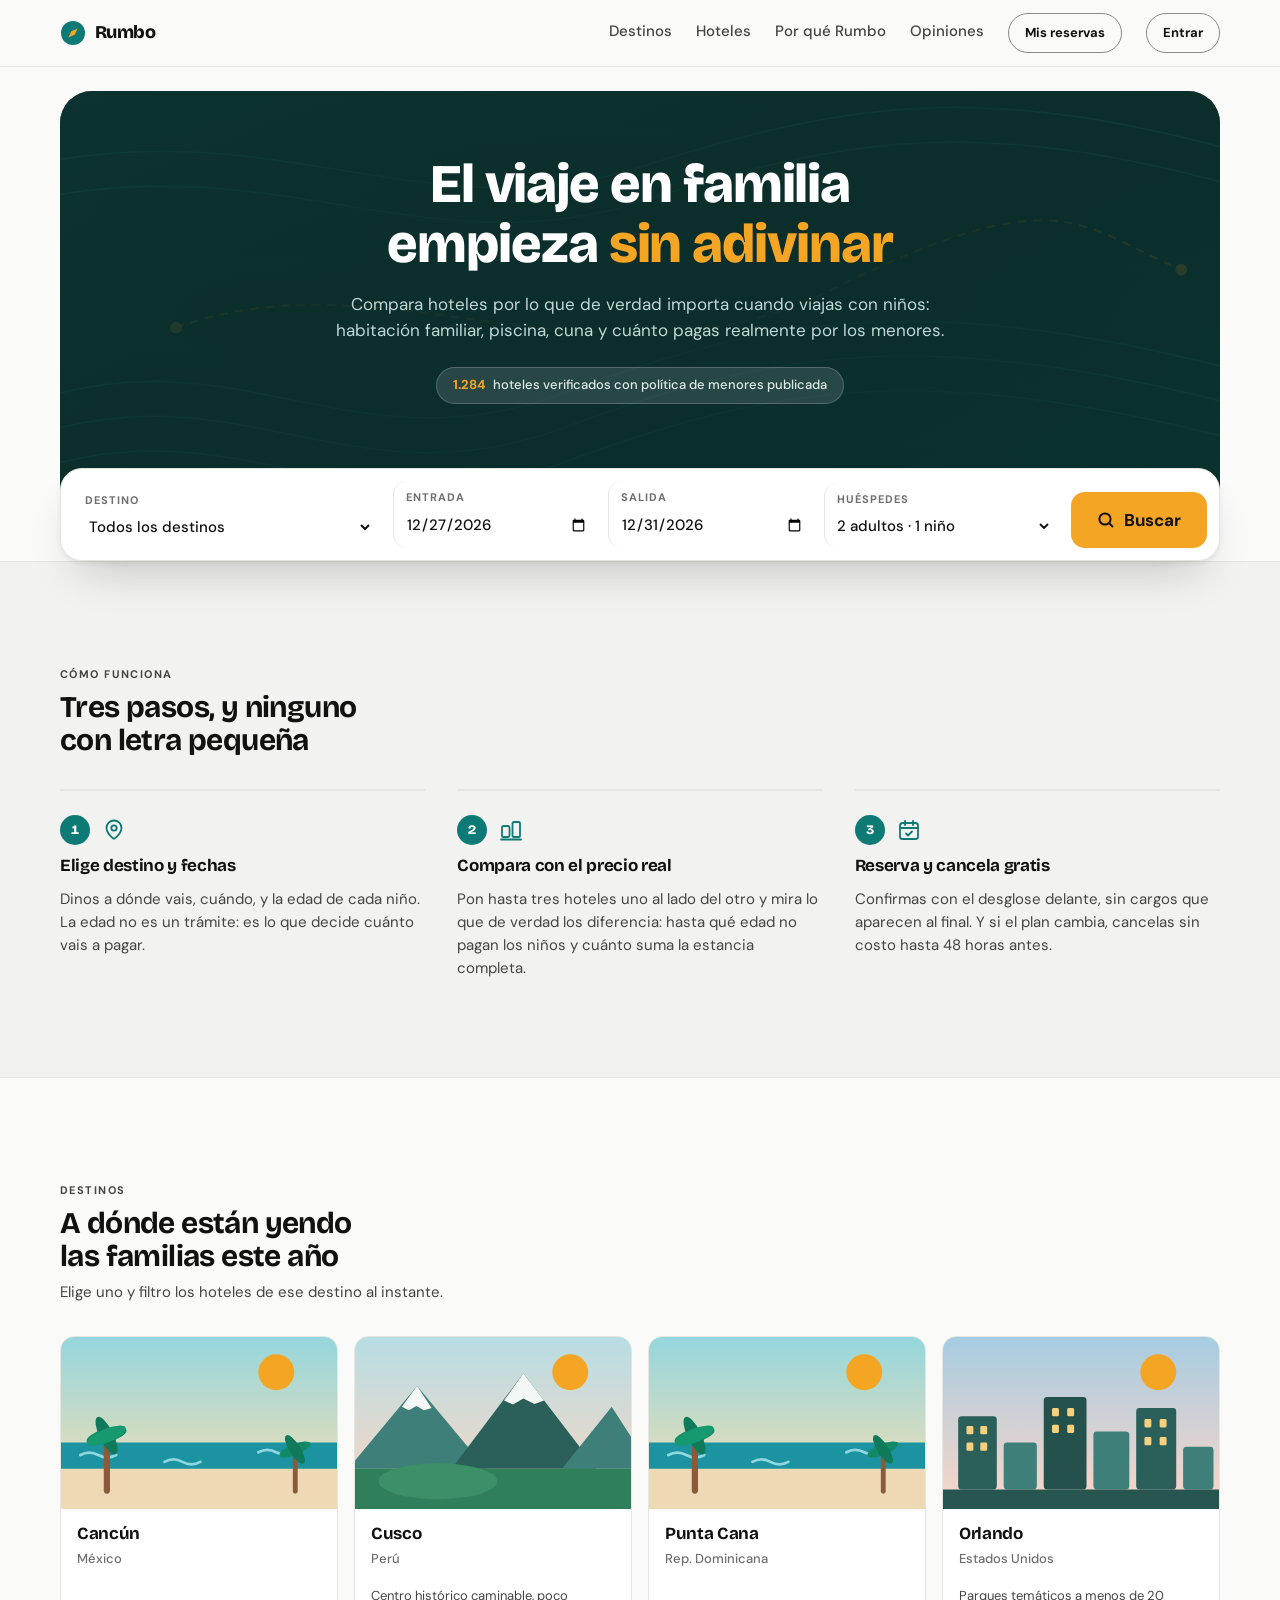
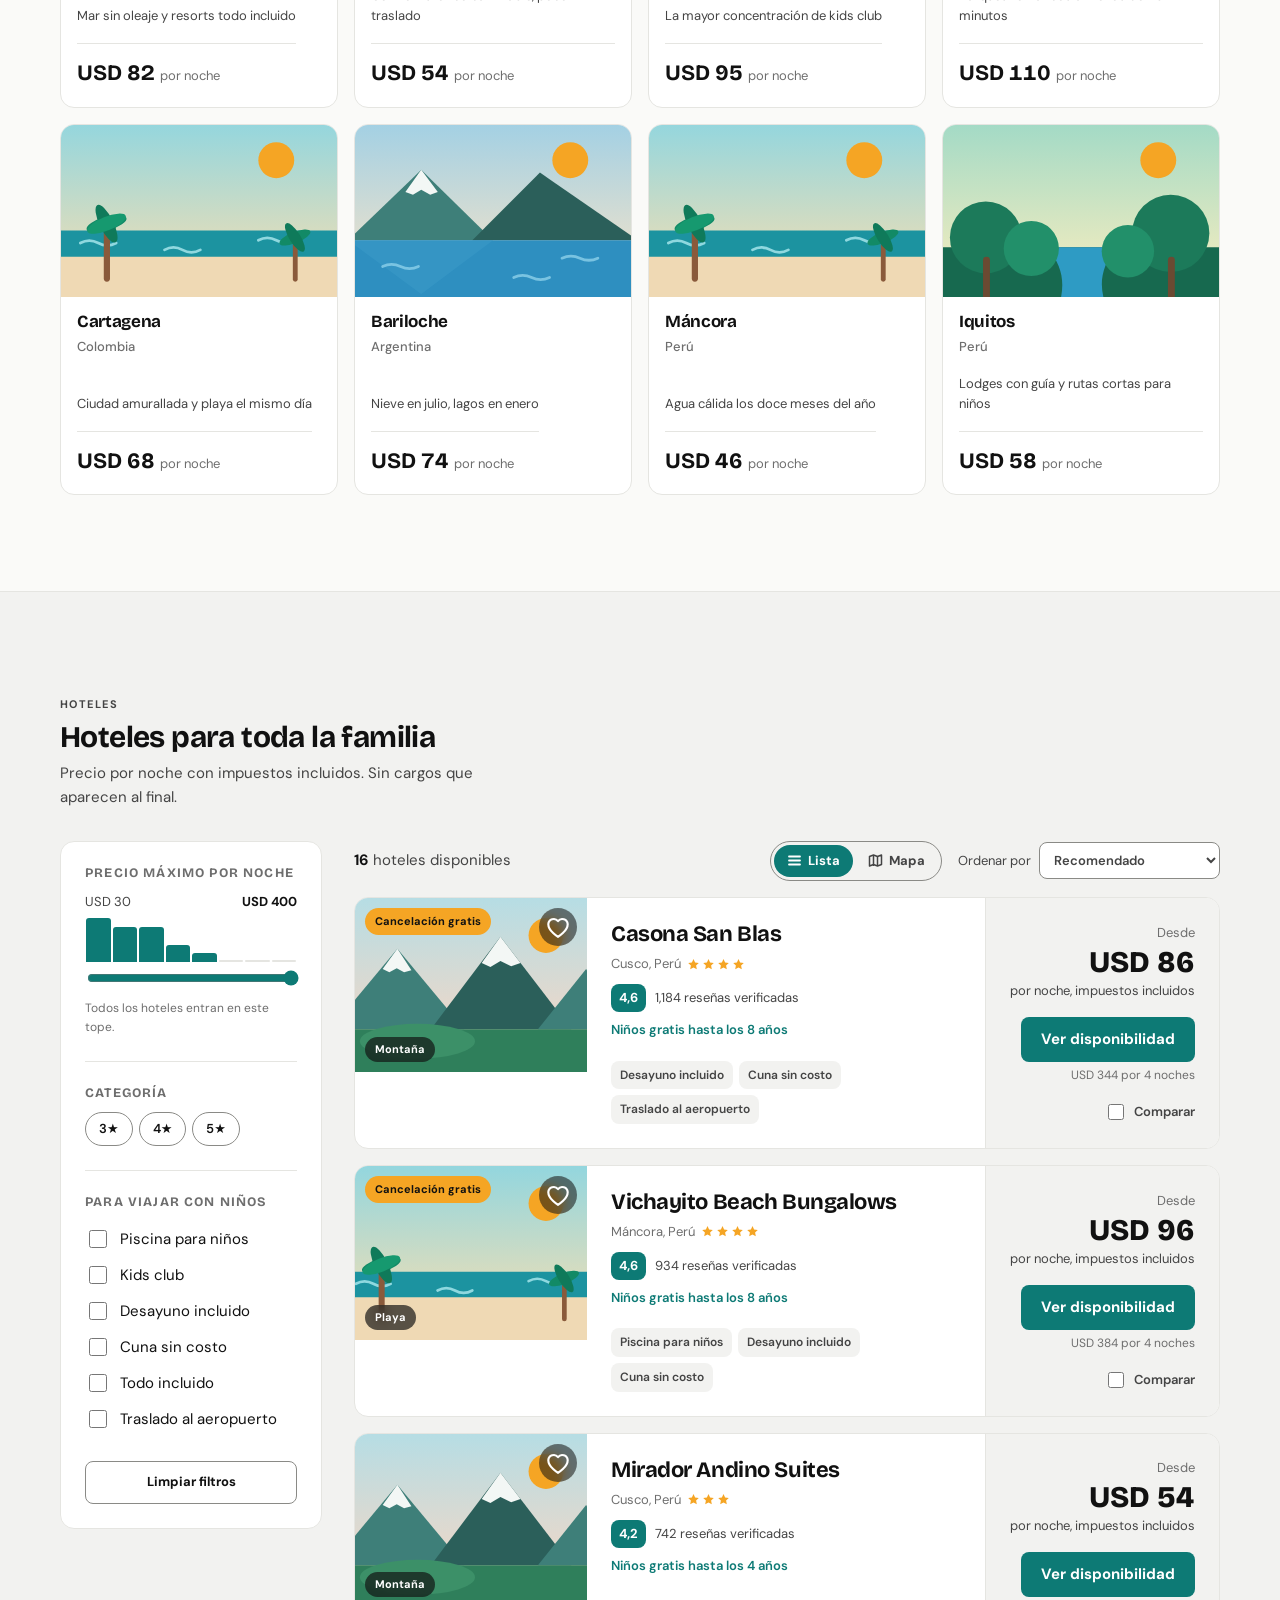
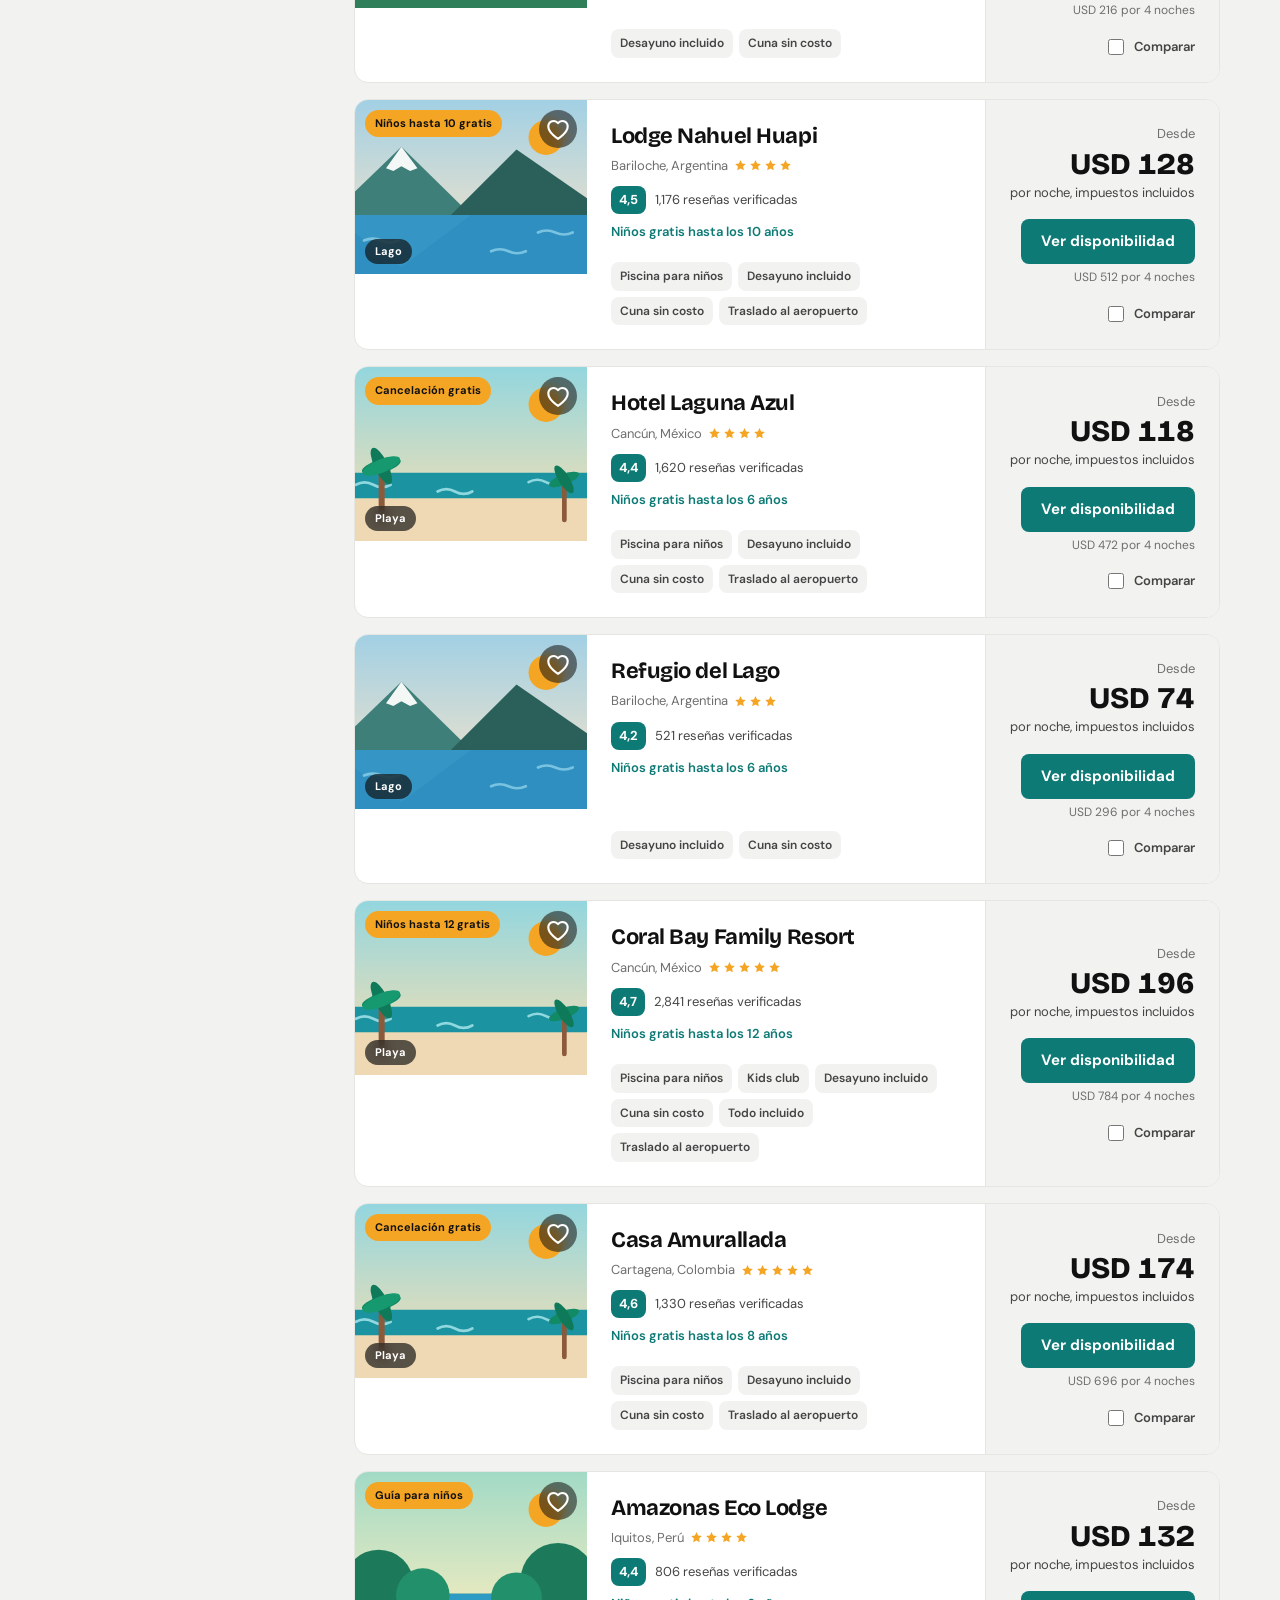
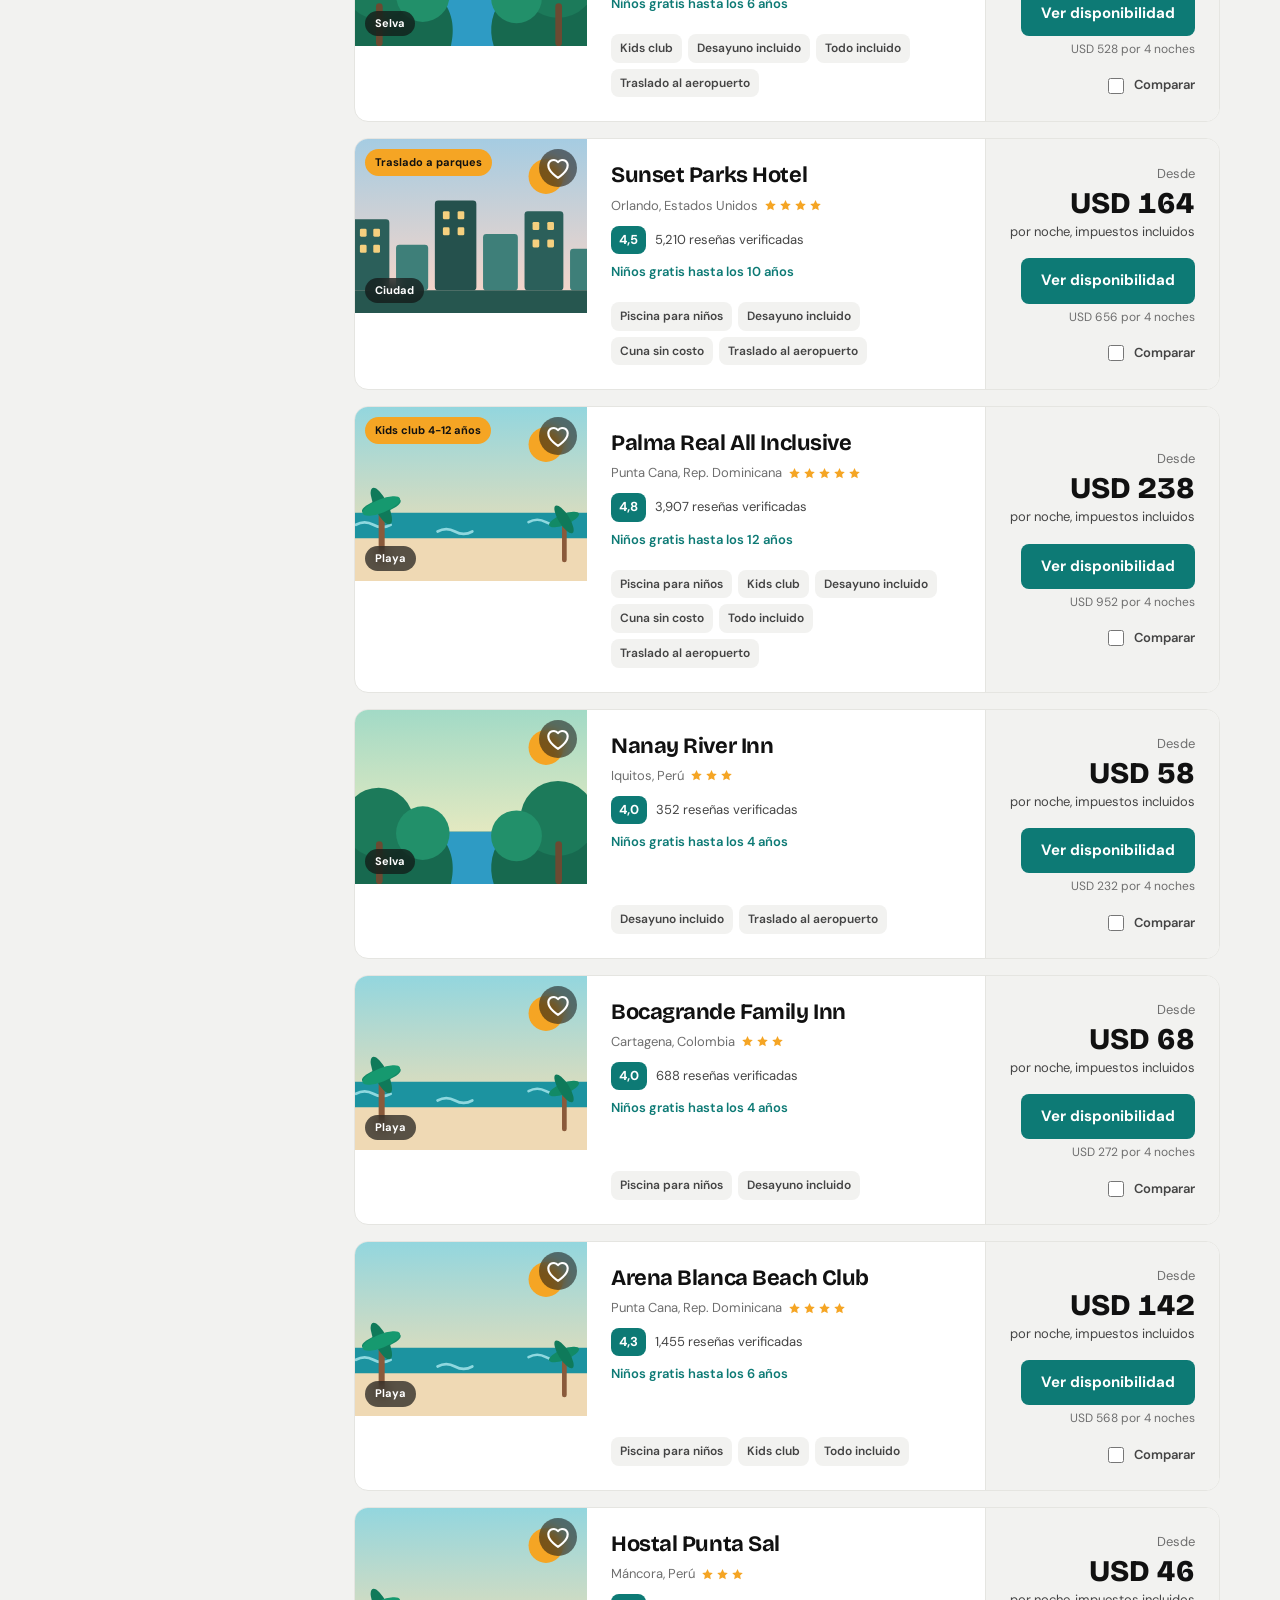
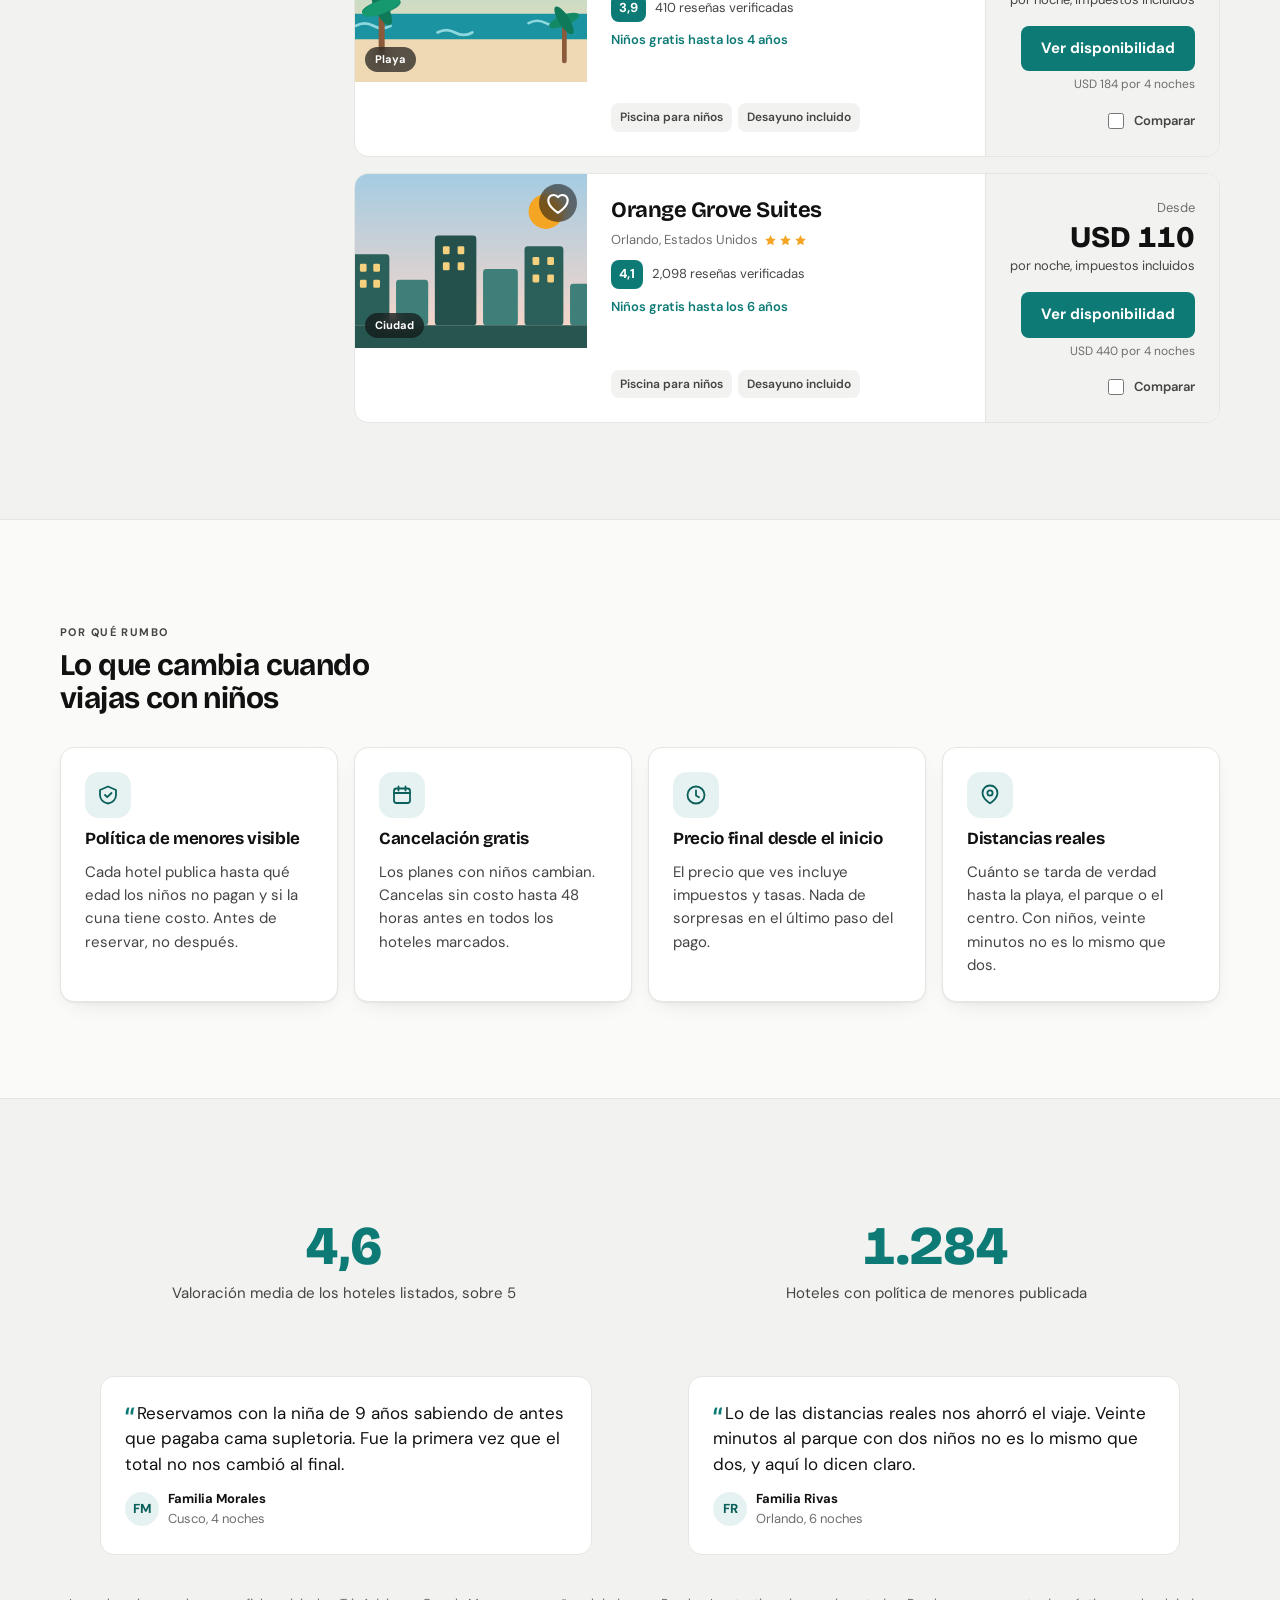
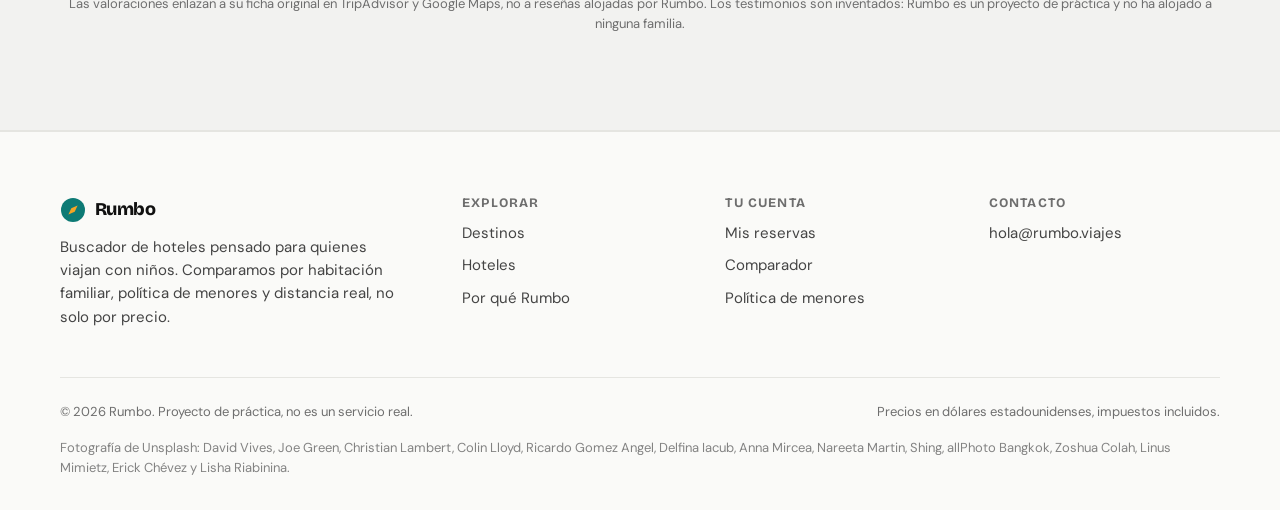
==== index.html @ 9a6f6401 "Rumbo: buscador de hoteles para viajar en familia Sitio estático de cuatro páginas, sin build ni dep" ====
<!doctype html>
<html lang="es">
<head>
<meta charset="utf-8">
<meta name="viewport" content="width=device-width, initial-scale=1, viewport-fit=cover">
<title>Rumbo — Buscador de hoteles para viajar en familia</title>
<meta name="description" content="Compara hoteles por habitación familiar, política de menores y servicios para niños. Precio final con impuestos incluidos.">

<link rel="preconnect" href="https://fonts.googleapis.com">
<link rel="preconnect" href="https://fonts.gstatic.com" crossorigin>
<link rel="preconnect" href="https://images.unsplash.com">
<link rel="stylesheet" href="https://fonts.googleapis.com/css2?family=Bricolage+Grotesque:opsz,wght@12..96,500;12..96,700;12..96,800&family=DM+Sans:ital,opsz,wght@0,9..40,400;0,9..40,500;0,9..40,700&display=swap">
<link rel="stylesheet" href="https://unpkg.com/leaflet@1.9.4/dist/leaflet.css"
      integrity="sha384-sHL9NAb7lN7rfvG5lfHpm643Xkcjzp4jFvuavGOndn6pjVqS6ny56CAt3nsEVT4H"
      crossorigin="anonymous">
<link rel="stylesheet" href="styles.css">
</head>
<body>

<header class="site-head">
  <div class="wrap head-in">
    <a class="logo" href="#top">
      <svg width="26" height="26" viewBox="0 0 26 26" fill="none" aria-hidden="true">
        <circle cx="13" cy="13" r="12" fill="#0D7A75"/>
        <path d="M17.6 8.4 11.3 11.3 8.4 17.6 14.7 14.7z" fill="#F5A524"/>
      </svg>
      Rumbo
    </a>
    <nav class="nav" aria-label="Principal">
      <a href="#destinos">Destinos</a>
      <a href="#resultados">Hoteles</a>
      <a href="#garantias">Por qué Rumbo</a>
      <a href="#opiniones">Opiniones</a>
    </nav>

    <a class="head-cta" href="reservas.html">
      Mis reservas
      <span class="head-count" data-contador-reservas hidden></span>
    </a>
  </div>
</header>

<main id="top">

  <!-- ============ HERO + BUSCADOR ============ -->
  <section class="hero wrap">
    <div class="hero-panel">
      <svg class="contours" viewBox="0 0 1200 460" preserveAspectRatio="xMidYMid slice" aria-hidden="true">
        <g fill="none" stroke="#2F7D75" stroke-width="1.5">
          <path d="M-40 330 C 180 250, 300 400, 520 318 S 900 210, 1240 300"/>
          <path d="M-40 366 C 180 286, 300 436, 520 354 S 900 246, 1240 336"/>
          <path d="M-40 402 C 180 322, 300 472, 520 390 S 900 282, 1240 372"/>
          <path d="M-40 120 C 220 60, 380 190, 600 120 S 960 30, 1240 110"/>
          <path d="M-40 84 C 220 24, 380 154, 600 84 S 960 -6, 1240 74"/>
        </g>
        <g fill="none" stroke="#F5A524" stroke-width="2" stroke-dasharray="7 9" stroke-linecap="round" opacity=".75">
          <path d="M120 250 C 340 170, 560 330, 800 210 S 1060 150, 1160 190"/>
        </g>
        <circle cx="120" cy="250" r="6" fill="#F5A524"/>
        <circle cx="1160" cy="190" r="6" fill="#F5A524"/>
      </svg>
      <!-- La foto se monta sobre la ilustración de contornos. Si no
           carga, el script la retira y queda el mapa de fondo. -->
      <img class="hero-photo art-photo" alt="" decoding="async" fetchpriority="high"
           src="https://images.unsplash.com/photo-1475503572774-15a45e5d60b9?auto=format&amp;fit=crop&amp;w=1600&amp;q=70"
           srcset="https://images.unsplash.com/photo-1475503572774-15a45e5d60b9?auto=format&amp;fit=crop&amp;w=800&amp;q=70 800w,
                   https://images.unsplash.com/photo-1475503572774-15a45e5d60b9?auto=format&amp;fit=crop&amp;w=1600&amp;q=70 1600w,
                   https://images.unsplash.com/photo-1475503572774-15a45e5d60b9?auto=format&amp;fit=crop&amp;w=2000&amp;q=70 2000w"
           sizes="(max-width:1240px) 100vw, 1160px">
      <div class="hero-scrim" aria-hidden="true"></div>

      <h1>El viaje en familia empieza <em>sin adivinar</em></h1>
      <p class="hero-sub">Compara hoteles por lo que de verdad importa cuando viajas con niños: habitación familiar, piscina, cuna y cuánto pagas realmente por los menores.</p>
      <p class="hero-note"><b>1.284</b> hoteles verificados con política de menores publicada</p>
    </div>
  </section>

  <div class="wrap search-dock">
    <form class="search" id="form-busqueda" autocomplete="off">
      <div class="field">
        <label for="f-destino">Destino</label>
        <select id="f-destino" name="destino">
          <option value="">Todos los destinos</option>
        </select>
      </div>
      <div class="field">
        <label for="f-entrada">Entrada</label>
        <input type="date" id="f-entrada" name="entrada">
      </div>
      <div class="field">
        <label for="f-salida">Salida</label>
        <input type="date" id="f-salida" name="salida">
      </div>
      <div class="field">
        <label for="f-huespedes">Huéspedes</label>
        <button class="guest-btn" type="button" id="f-huespedes" aria-expanded="false" aria-controls="guest-pop">
          <span id="guest-label">2 adultos · 1 niño</span>
          <svg width="14" height="14" viewBox="0 0 14 14" fill="none" aria-hidden="true">
            <path d="m3.5 5.5 3.5 3.5 3.5-3.5" stroke="currentColor" stroke-width="1.8" stroke-linecap="round" stroke-linejoin="round"/>
          </svg>
        </button>

        <div class="guest-pop" id="guest-pop" hidden>
          <div class="guest-row">
            <div><strong>Adultos</strong><span>Desde 18 años</span></div>
            <div class="stepper">
              <button type="button" data-step="adultos" data-dir="-1" aria-label="Quitar un adulto">−</button>
              <output id="out-adultos" aria-live="polite">2</output>
              <button type="button" data-step="adultos" data-dir="1" aria-label="Añadir un adulto">+</button>
            </div>
          </div>
          <div class="guest-row">
            <div><strong>Niños</strong><span>De 0 a 17 años</span></div>
            <div class="stepper">
              <button type="button" data-step="ninos" data-dir="-1" aria-label="Quitar un niño">−</button>
              <output id="out-ninos" aria-live="polite">1</output>
              <button type="button" data-step="ninos" data-dir="1" aria-label="Añadir un niño">+</button>
            </div>
          </div>
          <div class="ages" id="ages-block">
            <p>La edad decide si el menor paga. Indícala para ver el precio real.</p>
            <div class="ages-grid" id="ages-grid"></div>
          </div>
        </div>
      </div>
      <button class="btn-search" type="submit">
        <svg width="18" height="18" viewBox="0 0 18 18" fill="none" aria-hidden="true">
          <circle cx="8" cy="8" r="5.6" stroke="currentColor" stroke-width="2"/>
          <path d="m12.4 12.4 3.1 3.1" stroke="currentColor" stroke-width="2" stroke-linecap="round"/>
        </svg>
        Buscar
      </button>
    </form>
  </div>

  <!-- ============ CÓMO FUNCIONA ============ -->
  <section class="section sunken" id="como-funciona">
    <div class="wrap">
      <div class="sec-head">
        <div>
          <p class="eyebrow">Cómo funciona</p>
          <h2>Tres pasos, y ninguno con letra pequeña</h2>
        </div>
      </div>
      <div class="pasos">

        <article class="paso">
          <div class="paso-cab">
            <span class="paso-num" aria-hidden="true"></span>
            <span class="ico" aria-hidden="true">
              <svg width="24" height="24" viewBox="0 0 24 24" fill="none">
                <path d="M12 21s-7.5-5.6-7.5-11a7.5 7.5 0 0 1 15 0c0 5.4-7.5 11-7.5 11" stroke="currentColor" stroke-width="1.8" stroke-linejoin="round"/>
                <circle cx="12" cy="10" r="2.7" stroke="currentColor" stroke-width="1.8"/>
              </svg>
            </span>
          </div>
          <h3>Elige destino y fechas</h3>
          <p>Dinos a dónde vais, cuándo, y la edad de cada niño. La edad no es un trámite: es lo que decide cuánto vais a pagar.</p>
        </article>

        <article class="paso">
          <div class="paso-cab">
            <span class="paso-num" aria-hidden="true"></span>
            <span class="ico" aria-hidden="true">
              <svg width="24" height="24" viewBox="0 0 24 24" fill="none">
                <rect x="3" y="8" width="7.5" height="11" rx="1.6" stroke="currentColor" stroke-width="1.8"/>
                <rect x="13.5" y="4" width="7.5" height="15" rx="1.6" stroke="currentColor" stroke-width="1.8"/>
                <path d="M2 21.5h20" stroke="currentColor" stroke-width="1.8" stroke-linecap="round"/>
              </svg>
            </span>
          </div>
          <h3>Compara con el precio real</h3>
          <p>Pon hasta tres hoteles uno al lado del otro y mira lo que de verdad los diferencia: hasta qué edad no pagan los niños y cuánto suma la estancia completa.</p>
        </article>

        <article class="paso">
          <div class="paso-cab">
            <span class="paso-num" aria-hidden="true"></span>
            <span class="ico" aria-hidden="true">
              <svg width="24" height="24" viewBox="0 0 24 24" fill="none">
                <rect x="3" y="5" width="18" height="16" rx="2.6" stroke="currentColor" stroke-width="1.8"/>
                <path d="M3 10h18M8 3v4M16 3v4" stroke="currentColor" stroke-width="1.8" stroke-linecap="round"/>
                <path d="m9 15.5 2 2 4-4" stroke="currentColor" stroke-width="1.8" stroke-linecap="round" stroke-linejoin="round"/>
              </svg>
            </span>
          </div>
          <h3>Reserva y cancela gratis</h3>
          <p>Confirmas con el desglose delante, sin cargos que aparecen al final. Y si el plan cambia, cancelas sin costo hasta 48 horas antes.</p>
        </article>

      </div>
    </div>
  </section>

  <!-- ============ DESTINOS ============ -->
  <section class="section" id="destinos">
    <div class="wrap">
      <div class="sec-head">
        <div>
          <p class="eyebrow">Destinos</p>
          <h2>A dónde están yendo las familias este año</h2>
          <p>Elige uno y filtro los hoteles de ese destino al instante.</p>
        </div>
      </div>
      <div class="dest-grid" id="dest-grid"></div>
    </div>
  </section>

  <!-- ============ RESULTADOS ============ -->
  <section class="section sunken" id="resultados">
    <div class="wrap">
      <div class="sec-head">
        <div>
          <p class="eyebrow">Hoteles</p>
          <h2 id="titulo-resultados">Hoteles para toda la familia</h2>
          <p>Precio por noche con impuestos incluidos. Sin cargos que aparecen al final.</p>
        </div>
      </div>

      <div class="results-layout">
        <aside class="filters" aria-label="Filtros de búsqueda">
          <div class="filter-block">
            <h3>Precio máximo por noche</h3>
            <div class="range-val"><span>USD 30</span><b id="precio-val" class="num">USD 400</b></div>
            <!-- Distribución de precios: se pinta desde el JS y es
                 decorativa; el dato en texto vive en #histo-resumen. -->
            <div class="histo" id="histo" aria-hidden="true"></div>
            <input type="range" id="f-precio" min="30" max="400" step="10" value="400" aria-label="Precio máximo por noche en dólares">
            <p class="histo-resumen" id="histo-resumen"></p>
          </div>

          <div class="filter-block">
            <h3>Categoría</h3>
            <div class="chips" id="f-estrellas">
              <button class="chip" type="button" data-estrellas="3" aria-pressed="false">3★</button>
              <button class="chip" type="button" data-estrellas="4" aria-pressed="false">4★</button>
              <button class="chip" type="button" data-estrellas="5" aria-pressed="false">5★</button>
            </div>
          </div>

          <div class="filter-block">
            <h3>Para viajar con niños</h3>
            <div id="f-servicios"></div>
          </div>

          <button class="btn-reset" type="button" id="btn-reset">Limpiar filtros</button>
        </aside>

        <div>
          <div class="results-bar">
            <p class="results-count" id="conteo" aria-live="polite"></p>
            <div class="bar-acts">
              <div class="vista-toggle" role="group" aria-label="Vista de resultados">
                <button class="vt" type="button" data-vista="lista" aria-pressed="true">
                  <svg width="15" height="15" viewBox="0 0 15 15" fill="none" aria-hidden="true">
                    <path d="M2 3.5h11M2 7.5h11M2 11.5h11" stroke="currentColor" stroke-width="1.8" stroke-linecap="round"/>
                  </svg>
                  Lista
                </button>
                <button class="vt" type="button" data-vista="mapa" aria-pressed="false">
                  <svg width="15" height="15" viewBox="0 0 15 15" fill="none" aria-hidden="true">
                    <path d="M1.5 3.5 5.5 2l4 1.5L13.5 2v9.5l-4 1.5-4-1.5-4 1.5z" stroke="currentColor" stroke-width="1.5" stroke-linejoin="round"/>
                    <path d="M5.5 2v11M9.5 3.5V13" stroke="currentColor" stroke-width="1.5"/>
                  </svg>
                  Mapa
                </button>
              </div>
              <div class="sort">
                <label for="f-orden">Ordenar por</label>
                <select id="f-orden">
                  <option value="recomendado">Recomendado</option>
                  <option value="precio-asc">Precio: menor a mayor</option>
                  <option value="precio-desc">Precio: mayor a menor</option>
                  <option value="rating">Mejor valorados</option>
                </select>
              </div>
            </div>
          </div>
          <div class="hotels" id="hotels"></div>
          <div class="mapa-vista" id="mapa-vista" hidden></div>
        </div>
      </div>
    </div>
  </section>

  <!-- ============ GARANTÍAS ============ -->
  <section class="section" id="garantias">
    <div class="wrap">
      <div class="sec-head">
        <div>
          <p class="eyebrow">Por qué Rumbo</p>
          <h2>Lo que cambia cuando viajas con niños</h2>
        </div>
      </div>
      <div class="promise-grid">
        <div class="promise">
          <div class="ico" aria-hidden="true">
            <svg width="22" height="22" viewBox="0 0 22 22" fill="none">
              <path d="M11 2.5 3 6v5c0 4.4 3.3 7.9 8 8.5 4.7-.6 8-4.1 8-8.5V6z" stroke="currentColor" stroke-width="1.8" stroke-linejoin="round"/>
              <path d="m8 11 2.2 2.2L14.5 9" stroke="currentColor" stroke-width="1.8" stroke-linecap="round" stroke-linejoin="round"/>
            </svg>
          </div>
          <h3>Política de menores visible</h3>
          <p>Cada hotel publica hasta qué edad los niños no pagan y si la cuna tiene costo. Antes de reservar, no después.</p>
        </div>
        <div class="promise">
          <div class="ico" aria-hidden="true">
            <svg width="22" height="22" viewBox="0 0 22 22" fill="none">
              <rect x="3" y="4.5" width="16" height="14.5" rx="2.5" stroke="currentColor" stroke-width="1.8"/>
              <path d="M3 9h16M7.5 2.5v4M14.5 2.5v4" stroke="currentColor" stroke-width="1.8" stroke-linecap="round"/>
            </svg>
          </div>
          <h3>Cancelación gratis</h3>
          <p>Los planes con niños cambian. Cancelas sin costo hasta 48 horas antes en todos los hoteles marcados.</p>
        </div>
        <div class="promise">
          <div class="ico" aria-hidden="true">
            <svg width="22" height="22" viewBox="0 0 22 22" fill="none">
              <circle cx="11" cy="11" r="8.5" stroke="currentColor" stroke-width="1.8"/>
              <path d="M11 6.5v5l3 1.8" stroke="currentColor" stroke-width="1.8" stroke-linecap="round" stroke-linejoin="round"/>
            </svg>
          </div>
          <h3>Precio final desde el inicio</h3>
          <p>El precio que ves incluye impuestos y tasas. Nada de sorpresas en el último paso del pago.</p>
        </div>
        <div class="promise">
          <div class="ico" aria-hidden="true">
            <svg width="22" height="22" viewBox="0 0 22 22" fill="none">
              <path d="M11 19.5S3.5 14.2 3.5 9a7.5 7.5 0 0 1 15 0c0 5.2-7.5 10.5-7.5 10.5" stroke="currentColor" stroke-width="1.8" stroke-linejoin="round"/>
              <circle cx="11" cy="9" r="2.6" stroke="currentColor" stroke-width="1.8"/>
            </svg>
          </div>
          <h3>Distancias reales</h3>
          <p>Cuánto se tarda de verdad hasta la playa, el parque o el centro. Con niños, veinte minutos no es lo mismo que dos.</p>
        </div>
      </div>
    </div>
  </section>

  <!-- ============ PRUEBA SOCIAL ============ -->
  <section class="section sunken" id="opiniones">
    <div class="wrap">
      <div class="proof">
        <div class="proof-item"><b class="num">4,6</b><span>Valoración media de los hoteles listados, sobre 5</span></div>
        <div class="proof-item"><b class="num">1.284</b><span>Hoteles con política de menores publicada</span></div>
      </div>
      <div class="citas">
        <figure class="cita">
          <blockquote>Reservamos con la niña de 9 años sabiendo de antes que pagaba cama supletoria. Fue la primera vez que el total no nos cambió al final.</blockquote>
          <figcaption>
            <span class="cita-ini" aria-hidden="true">FM</span>
            <span><b>Familia Morales</b><br>Cusco, 4 noches</span>
          </figcaption>
        </figure>
        <figure class="cita">
          <blockquote>Lo de las distancias reales nos ahorró el viaje. Veinte minutos al parque con dos niños no es lo mismo que dos, y aquí lo dicen claro.</blockquote>
          <figcaption>
            <span class="cita-ini" aria-hidden="true">FR</span>
            <span><b>Familia Rivas</b><br>Orlando, 6 noches</span>
          </figcaption>
        </figure>
      </div>

      <p class="proof-src">Las valoraciones enlazan a su ficha original en TripAdvisor y Google Maps, no a reseñas alojadas por Rumbo. Los testimonios son inventados: Rumbo es un proyecto de práctica y no ha alojado a ninguna familia.</p>
    </div>
  </section>
</main>

<!-- Barra de comparación: aparece al marcar hoteles en los resultados -->
<div class="compare-bar" id="compare-bar" hidden>
  <div class="wrap compare-in">
    <p class="compare-txt"><b id="compare-n">0</b> <span id="compare-lbl">hoteles seleccionados</span> <span class="compare-max">· máximo 3</span></p>
    <div class="compare-acts">
      <button class="btn-ghost" type="button" id="compare-clear">Quitar todos</button>
      <a class="btn-brand" id="compare-go" href="comparar.html">Comparar</a>
    </div>
  </div>
</div>

<footer class="site-foot">
  <div class="wrap">
    <div class="foot-grid">
      <div>
        <a class="logo" href="#top">
          <svg width="26" height="26" viewBox="0 0 26 26" fill="none" aria-hidden="true">
            <circle cx="13" cy="13" r="12" fill="#0D7A75"/>
            <path d="M17.6 8.4 11.3 11.3 8.4 17.6 14.7 14.7z" fill="#F5A524"/>
          </svg>
          Rumbo
        </a>
        <p class="foot-about">Buscador de hoteles pensado para quienes viajan con niños. Comparamos por habitación familiar, política de menores y distancia real, no solo por precio.</p>
      </div>
      <div class="foot-col">
        <h3>Explorar</h3>
        <ul>
          <li><a href="#destinos">Destinos</a></li>
          <li><a href="#resultados">Hoteles</a></li>
          <li><a href="#garantias">Por qué Rumbo</a></li>
        </ul>
      </div>
      <div class="foot-col">
        <h3>Tu cuenta</h3>
        <ul>
          <li><a href="reservas.html">Mis reservas</a></li>
          <li><a href="comparar.html">Comparador</a></li>
          <li><a href="#garantias">Política de menores</a></li>
        </ul>
      </div>
      <div class="foot-col">
        <h3>Contacto</h3>
        <ul>
          <li><a href="mailto:hola@rumbo.viajes">hola@rumbo.viajes</a></li>
        </ul>
      </div>
    </div>
    <div class="foot-base">
      <span>© 2026 Rumbo. Proyecto de práctica, no es un servicio real.</span>
      <span>Precios en dólares estadounidenses, impuestos incluidos.</span>
      <span class="foot-credits">Fotografía de Unsplash: David Vives, Joe Green, Christian Lambert, Colin Lloyd, Ricardo Gomez Angel, Delfina Iacub, Anna Mircea, Nareeta Martin, Shing, allPhoto Bangkok, Zoshua Colah, Linus Mimietz, Erick Chévez y Lisha Riabinina.</span>
    </div>
  </div>
</footer>

<!-- Leaflet: mapa real de los resultados. Si no carga (sin conexión o
     CDN bloqueado), inicio.js pinta el plano esquemático de respaldo. -->
<script src="https://unpkg.com/leaflet@1.9.4/dist/leaflet.js"
        integrity="sha384-cxOPjt7s7Iz04uaHJceBmS+qpjv2JkIHNVcuOrM+YHwZOmJGBXI00mdUXEq65HTH"
        crossorigin="anonymous"></script>
<script src="https://cdn.jsdelivr.net/npm/@supabase/supabase-js@2"></script>
<script src="datos.js"></script>
<script src="auth.js"></script>
<script src="inicio.js"></script>
</body>
</html>
---- styles.css ----
/* ============================================================
   RUMBO — hoja de estilos
   Identidad: tinta de mapa sobre papel. Verde azulado como color
   de marca, marigold como único color de acción.

   Orden del archivo:
     1. Tokens (sistema claro único)
     2. Base y utilidades
     3. Cabecera
     4. Hero
     5. Buscador
     6. Secciones
    6b. Cómo funciona
     7. Tarjetas de destino
     8. Resultados: filtros y tarjetas de hotel
     9. Garantías y prueba social
    10. Pie
    11. Botones compartidos
    12. Barra de comparación
    13. Páginas interiores: ficha y reserva
    14. Comparador
    15. Mis reservas
    16. Galería, visor y reseñas por categoría
    17. Distribución de precios
    18. Vista de mapa
    19. Cuenta: acceso, registro y menú de la cabecera
    20. Favoritos y hoteles parecidos
    21. Mapa real (Leaflet)
   ============================================================ */

/* ---------- 1. TOKENS ----------
   Sistema claro único. El verde azulado y el ámbar son acento: viven
   en botones, enlaces activos, el logo y los realces, nunca como
   fondo de sección. El único fondo oscuro de todo el sitio es el
   velo del hero, que va sobre la fotografía.

   No hay tema oscuro: el diseño se compromete con un solo mundo
   visual, como hacen Airbnb o Booking. Por eso `color-scheme` es
   `light`, para que los controles nativos (fechas, selects, sliders)
   también se pinten claros aunque el sistema esté en modo oscuro.
   ---------- */
:root{
  /* Superficies */
  --surface:#FAFAF8;        /* lienzo de la página */
  --surface-raised:#FFFFFF; /* tarjetas, paneles, barra de búsqueda */
  --sunken:#F2F2F0;         /* bandas que se diferencian sin usar color */

  /* Texto */
  --ink:#111111;            /* títulos */
  --ink-soft:#444444;       /* cuerpo */
  --ink-faint:#6E6E6E;      /* metadatos y etiquetas de campo */

  /* Acento */
  --brand:#0D7A75;
  --brand-deep:#0A5F5B;
  --brand-wash:#E6F2F1;     /* tinte del acento para realces suaves */
  --sun:#F5A524;
  --sun-deep:#DE8E0C;
  --on-accent:#111111;      /* texto sobre el ámbar */

  /* Bordes: --line separa superficies y es decorativo; --line-strong
     dibuja el borde de controles reales y cumple el 3:1 de WCAG 1.4.11. */
  --line:#E5E5E1;
  --line-strong:#8A8A86;

  --danger:#B3261E;
  --danger-ink:#FFFFFF;

  --shadow-card:0 1px 2px rgba(17,17,17,.05), 0 8px 24px -12px rgba(17,17,17,.16);
  --shadow-float:0 2px 6px rgba(17,17,17,.07), 0 24px 48px -20px rgba(17,17,17,.24);

  /* escala tipográfica */
  --step-0:.8125rem;
  --step-1:.9375rem;
  --step-2:1.0625rem;
  --step-3:1.375rem;
  --step-4:1.875rem;
  --step-5:clamp(2.1rem,1.2rem + 3.4vw,3.4rem);

  /* escala de espaciado, base 4 */
  --s-1:4px;  --s-2:8px;  --s-3:12px; --s-4:16px;
  --s-5:24px; --s-6:32px; --s-7:48px; --s-8:64px; --s-9:96px;

  --r-sm:8px; --r-md:14px; --r-lg:22px; --r-xl:32px; --r-pill:999px;

  --display:"Bricolage Grotesque","Segoe UI",system-ui,sans-serif;
  --body:"DM Sans","Segoe UI",system-ui,-apple-system,sans-serif;

  color-scheme:light;
}

/* ---------- 2. BASE ---------- */
*,*::before,*::after{box-sizing:border-box}
html{scroll-behavior:smooth}
body{
  margin:0;
  background:var(--surface);
  color:var(--ink);
  font-family:var(--body);
  font-size:var(--step-1);
  line-height:1.55;
  -webkit-font-smoothing:antialiased;
}
img{max-width:100%;display:block}
[hidden]{display:none !important}
h1,h2,h3{font-family:var(--display);margin:0;text-wrap:balance;line-height:1.1;letter-spacing:-.02em}
p{margin:0}
a{color:inherit}
button,input,select{font:inherit;color:inherit}
:focus-visible{outline:3px solid var(--sun);outline-offset:2px;border-radius:4px}

.num{font-variant-numeric:tabular-nums}
.eyebrow{
  font-size:.6875rem;font-weight:700;letter-spacing:.13em;text-transform:uppercase;
  color:var(--brand);margin:0 0 var(--s-2)
}
/* Contenedor único: fija el ancho máximo y el margen lateral mínimo. */
.wrap{width:100%;max-width:1200px;margin-inline:auto;padding-inline:20px}
.sr{position:absolute;width:1px;height:1px;overflow:hidden;clip-path:inset(50%);white-space:nowrap}

@media (prefers-reduced-motion: reduce){
  *,*::before,*::after{animation-duration:.01ms!important;transition-duration:.01ms!important;scroll-behavior:auto!important}
}

/* ---------- 3. CABECERA ---------- */
.site-head{
  position:sticky;top:env(safe-area-inset-top,0px);z-index:50;
  background:color-mix(in srgb,var(--surface) 88%,transparent);
  backdrop-filter:blur(12px);
  border-bottom:1px solid var(--line);
}
.head-in{display:flex;align-items:center;gap:var(--s-5);min-height:66px}
.logo{display:flex;align-items:center;gap:9px;font-family:var(--display);font-weight:800;font-size:1.125rem;letter-spacing:-.03em;text-decoration:none}
.logo svg{flex:none}
.nav{display:flex;gap:var(--s-5);margin-left:auto;font-size:var(--step-1);font-weight:500}
.nav a{color:var(--ink-soft);text-decoration:none;padding:6px 0;border-bottom:2px solid transparent;transition:color .18s,border-color .18s}
.nav a:hover{color:var(--ink);border-bottom-color:var(--sun)}
.head-cta{
  border:1px solid var(--line-strong);background:transparent;color:var(--ink);
  padding:9px 16px;border-radius:var(--r-pill);font-weight:700;font-size:var(--step-0);cursor:pointer;
  transition:background .18s,border-color .18s
}
.head-cta:hover{background:var(--brand-wash);border-color:var(--brand)}
@media (max-width:820px){ .nav{display:none} }

/* ---------- 4. HERO ---------- */
.hero{padding-block:var(--s-5) 0}
.hero-panel{
  position:relative;overflow:hidden;
  background:linear-gradient(155deg,#0E3C38 0%,#0B2E2B 58%,#09403C 100%);
  border-radius:var(--r-xl);
  padding:var(--s-8) var(--s-6) calc(var(--s-9) + 26px);
  text-align:center;
  isolation:isolate;
}
/* Tres capas apiladas en el hero. La ilustración de contornos es el
   respaldo: si la fotografía no carga, el script la retira y queda el
   mapa, igual que en las tarjetas. */
.hero-panel .contours{position:absolute;inset:0;width:100%;height:100%;opacity:.45;z-index:-3}
.hero-photo{
  position:absolute;inset:0;width:100%;height:100%;
  object-fit:cover;object-position:center 42%;z-index:-2;max-width:100%
}
/* Velo en dos capas: una base uniforme que garantiza el contraste
   sobre cualquier foto, y un óvalo más denso en la zona de lectura.
   En el peor caso (foto blanca) el texto blanco queda en 6:1. */
.hero-scrim{
  position:absolute;inset:0;z-index:-1;pointer-events:none;
  background:
    radial-gradient(ellipse 74% 64% at 50% 46%,
      rgba(11,46,43,.86) 0%, rgba(11,46,43,.55) 52%, rgba(11,46,43,.1) 100%),
    linear-gradient(180deg, rgba(11,46,43,.62) 0%, rgba(11,46,43,.5) 40%, rgba(11,46,43,.78) 100%)
}
.hero h1{font-size:var(--step-5);font-weight:800;color:#FFFFFF;max-width:16ch;margin-inline:auto}
.hero h1 em{font-style:normal;color:var(--sun)}
.hero-sub{color:#BFD8D4;margin-top:var(--s-4);max-width:52ch;margin-inline:auto;font-size:var(--step-2)}
.hero-note{
  display:inline-flex;align-items:center;justify-content:center;gap:8px;margin-top:var(--s-5);
  background:rgba(255,255,255,.12);border:1px solid rgba(255,255,255,.2);
  color:#DDEBE8;border-radius:var(--r-pill);padding:7px 16px;font-size:var(--step-0);font-weight:500;
  text-align:center;max-width:100%
}
.hero-note b{color:var(--sun);font-weight:700}

/* ---------- 5. BUSCADOR ---------- */
.search-dock{margin-top:-58px;position:relative;z-index:10}
.search{
  background:var(--surface-raised);border:1px solid var(--line);border-radius:var(--r-lg);
  box-shadow:var(--shadow-float);padding:var(--s-3);
  display:grid;grid-template-columns:1.5fr 1fr 1fr 1.15fr auto;gap:var(--s-2);align-items:end
}
.field{display:flex;flex-direction:column;gap:5px;padding:8px 12px;border-radius:var(--r-md);position:relative;min-width:0}
/* Separadores en vez de cajas: el conjunto se lee como un control, no como cinco. */
.field + .field{border-left:1px solid var(--line)}
.field label{font-size:.6875rem;font-weight:700;letter-spacing:.09em;text-transform:uppercase;color:var(--ink-faint)}
.field input,.field select,.guest-btn{
  border:0;background:transparent;font-size:var(--step-1);font-weight:500;color:var(--ink);
  padding:2px 0;width:100%;min-width:0
}
.field select,.field input[type="date"]{cursor:pointer}
.guest-btn{text-align:left;cursor:pointer;display:flex;align-items:center;justify-content:space-between;gap:6px}
.guest-btn svg{flex:none;transition:transform .2s}
.guest-btn[aria-expanded="true"] svg{transform:rotate(180deg)}

.btn-search{
  background:var(--sun);color:var(--on-accent);border:0;border-radius:var(--r-md);
  padding:0 26px;height:56px;font-weight:700;font-size:var(--step-2);cursor:pointer;
  display:inline-flex;align-items:center;gap:9px;white-space:nowrap;
  transition:background .18s,transform .18s
}
.btn-search:hover{background:var(--sun-deep);transform:translateY(-1px)}
.btn-search:active{transform:translateY(0)}

/* Popover de huéspedes */
.guest-pop{
  position:absolute;top:calc(100% + 10px);right:0;width:300px;z-index:30;
  background:var(--surface-raised);border:1px solid var(--line);border-radius:var(--r-md);
  box-shadow:var(--shadow-float);padding:var(--s-4)
}
.guest-row{display:flex;align-items:center;justify-content:space-between;gap:var(--s-3);padding:10px 0}
.guest-row + .guest-row{border-top:1px solid var(--line)}
.guest-row strong{display:block;font-size:var(--step-1);font-weight:700}
.guest-row span{font-size:var(--step-0);color:var(--ink-soft)}
.stepper{display:flex;align-items:center;gap:var(--s-3);flex:none}
.stepper button{
  width:32px;height:32px;border-radius:50%;border:1px solid var(--line-strong);
  background:transparent;cursor:pointer;font-size:1.125rem;line-height:1;font-weight:700;
  display:grid;place-items:center;transition:border-color .18s,background .18s,color .18s
}
.stepper button:hover:not(:disabled){border-color:var(--brand);background:var(--brand-wash);color:var(--brand-deep)}
.stepper button:disabled{opacity:.35;cursor:not-allowed}
.stepper output{min-width:20px;text-align:center;font-weight:700}
.ages{border-top:1px solid var(--line);margin-top:var(--s-2);padding-top:var(--s-3)}
.ages p{font-size:var(--step-0);color:var(--ink-soft);margin-bottom:var(--s-2)}
.ages-grid{display:flex;flex-wrap:wrap;gap:var(--s-2)}
.ages-grid select{
  border:1px solid var(--line-strong);border-radius:var(--r-sm);padding:6px 8px;
  background:var(--surface);font-size:var(--step-0);cursor:pointer
}

@media (max-width:1000px){
  .search{grid-template-columns:1fr 1fr;gap:var(--s-1)}
  /* Sin separadores verticales, cada campo recupera su propio borde. */
  .field + .field{border-left:0}
  .field{border:1px solid var(--line);border-radius:var(--r-md)}
  .btn-search{grid-column:1/-1;width:100%;justify-content:center;margin-top:var(--s-2)}
  .guest-pop{right:auto;left:0;width:min(300px,calc(100vw - 56px))}
}
@media (max-width:560px){
  .search{grid-template-columns:1fr}
  .search-dock{margin-top:-40px}
  .hero-panel{padding:var(--s-7) var(--s-4) calc(var(--s-8) + 20px);border-radius:var(--r-lg)}
}

/* ---------- 6. SECCIONES ---------- */
.section{padding-block:var(--s-9)}
.section.sunken{background:var(--sunken);border-block:1px solid var(--line)}
.sec-head{display:flex;align-items:flex-end;justify-content:space-between;gap:var(--s-5);margin-bottom:var(--s-6);flex-wrap:wrap}
.sec-head h2{font-size:var(--step-4);font-weight:700;max-width:20ch}
.sec-head p{color:var(--ink-soft);max-width:46ch;margin-top:var(--s-2)}

/* ---------- Capa de imagen ----------
   La escena ilustrada se dibuja siempre; la fotografía se monta
   encima. Si una foto no carga, el script la retira y queda la
   ilustración: la tarjeta nunca muestra un hueco roto. */
.art{position:relative;overflow:hidden;background:var(--sunken)}
.art svg{width:100%;height:100%;display:block}
.art-photo{
  position:absolute;inset:0;width:100%;height:100%;
  object-fit:cover;max-width:100%
}

/* ---------- 6b. CÓMO FUNCIONA ----------
   La numeración no es decorativa: estos tres pasos ocurren en orden,
   y el orden es la información. */
.pasos{display:grid;grid-template-columns:repeat(3,1fr);gap:var(--s-6);counter-reset:paso}
.paso{
  display:flex;flex-direction:column;gap:var(--s-3);
  padding-top:var(--s-5);border-top:2px solid var(--line)
}
.paso-cab{display:flex;align-items:center;gap:var(--s-3)}
.paso-num{
  counter-increment:paso;flex:none;
  width:30px;height:30px;border-radius:50%;display:grid;place-items:center;
  background:var(--brand);color:#fff;
  font-family:var(--display);font-weight:800;font-size:var(--step-0);
  font-variant-numeric:tabular-nums
}
.paso-num::before{content:counter(paso)}
.paso .ico{color:var(--brand);display:grid;place-items:center}
.paso h3{font-size:var(--step-2);font-weight:700}
.paso p{color:var(--ink-soft);font-size:var(--step-1)}
@media (max-width:820px){
  .pasos{grid-template-columns:1fr;gap:var(--s-5)}
}

/* ---------- 7. TARJETAS DE DESTINO ---------- */
.dest-grid{display:grid;grid-template-columns:repeat(auto-fill,minmax(250px,1fr));gap:var(--s-4)}
.dest{
  display:flex;flex-direction:column;text-align:left;padding:0;overflow:hidden;cursor:pointer;
  background:var(--surface-raised);border:1px solid var(--line);border-radius:var(--r-md);
  transition:border-color .2s,box-shadow .2s,transform .2s
}
.dest:hover{border-color:var(--brand);box-shadow:var(--shadow-card);transform:translateY(-3px)}
.dest[aria-pressed="true"]{border-color:var(--brand);box-shadow:0 0 0 2px var(--brand) inset}
.dest .art{aspect-ratio:16/10;width:100%;max-width:100%;display:block}
.dest-body{padding:var(--s-4);display:flex;flex-direction:column;gap:5px;flex:1}
.dest-body h3{font-size:var(--step-2);font-weight:700}
.dest-pais{font-size:var(--step-0);color:var(--ink-faint);font-weight:500}
/* margin-top:auto empuja la razón al fondo para que los precios
   queden alineados entre tarjetas de distinto alto. */
.dest-tag{font-size:var(--step-0);color:var(--ink-soft);margin-top:auto;padding-top:var(--s-3)}
.dest-price{
  display:flex;align-items:baseline;gap:5px;margin-top:var(--s-3);
  padding-top:var(--s-3);border-top:1px solid var(--line)
}
.dest-price b{font-size:var(--step-3);font-family:var(--display);font-weight:700}
.dest-price span{font-size:var(--step-0);color:var(--ink-faint)}

/* ---------- 8. RESULTADOS ---------- */
.results-layout{display:grid;grid-template-columns:262px 1fr;gap:var(--s-6);align-items:start}
.filters{
  position:sticky;top:96px;background:var(--surface-raised);border:1px solid var(--line);
  border-radius:var(--r-md);padding:var(--s-5)
}
.filter-block + .filter-block{margin-top:var(--s-5);padding-top:var(--s-5);border-top:1px solid var(--line)}
.filter-block h3{font-size:var(--step-0);font-weight:700;letter-spacing:.09em;text-transform:uppercase;color:var(--ink-faint);margin-bottom:var(--s-3)}
.range-val{display:flex;justify-content:space-between;font-size:var(--step-0);color:var(--ink-soft);margin-bottom:6px}
.range-val b{color:var(--ink);font-weight:700}
input[type="range"]{width:100%;accent-color:var(--brand);cursor:pointer}
.chips{display:flex;flex-wrap:wrap;gap:6px}
.chip{
  border:1px solid var(--line-strong);background:transparent;border-radius:var(--r-pill);
  padding:6px 13px;font-size:var(--step-0);font-weight:600;cursor:pointer;
  transition:background .18s,border-color .18s,color .18s
}
.chip:hover{border-color:var(--brand)}
.chip[aria-pressed="true"]{background:var(--brand);border-color:var(--brand);color:#fff}
.check{display:flex;align-items:center;gap:10px;padding:6px 0;cursor:pointer;font-size:var(--step-1)}
.check input{width:18px;height:18px;accent-color:var(--brand);cursor:pointer;flex:none}
.btn-reset{
  width:100%;margin-top:var(--s-5);border:1px solid var(--line-strong);background:transparent;
  border-radius:var(--r-sm);padding:10px;font-size:var(--step-0);font-weight:700;cursor:pointer;
  transition:background .18s,border-color .18s
}
.btn-reset:hover{background:var(--brand-wash);border-color:var(--brand)}

.results-bar{display:flex;align-items:center;justify-content:space-between;gap:var(--s-4);flex-wrap:wrap;margin-bottom:var(--s-4)}
.results-count{font-size:var(--step-1);color:var(--ink-soft)}
.results-count b{color:var(--ink);font-weight:700}
.sort{display:flex;align-items:center;gap:var(--s-2);font-size:var(--step-0);color:var(--ink-soft)}
.sort select{border:1px solid var(--line-strong);border-radius:var(--r-sm);padding:8px 10px;background:var(--surface-raised);cursor:pointer;font-weight:600}

.hotels{display:flex;flex-direction:column;gap:var(--s-4)}
.hotel{
  display:grid;grid-template-columns:232px 1fr auto;gap:var(--s-5);
  background:var(--surface-raised);border:1px solid var(--line);border-radius:var(--r-md);
  overflow:hidden;transition:border-color .2s,box-shadow .2s
}
.hotel:hover{border-color:var(--line-strong);box-shadow:var(--shadow-card)}
.hotel .art{aspect-ratio:4/3;max-width:100%}
.hotel-badge{
  position:absolute;top:10px;left:10px;z-index:2;background:var(--sun);color:var(--on-accent);
  font-size:.6875rem;font-weight:700;padding:5px 10px;border-radius:var(--r-pill)
}
/* Etiqueta de entorno: esquina inferior, translúcida y con desenfoque
   para no tapar la foto. El velo del 72% mantiene el blanco en 6:1
   incluso sobre una imagen clara. */
.entorno{
  position:absolute;left:10px;bottom:10px;z-index:2;
  display:inline-flex;align-items:center;gap:5px;
  background:rgba(17,17,17,.68);backdrop-filter:blur(6px);
  color:#fff;border-radius:var(--r-pill);padding:4px 10px;
  font-size:.6875rem;font-weight:700
}
.entorno svg{flex:none}
.hotel-main{padding:var(--s-5) 0;display:flex;flex-direction:column;gap:var(--s-2);min-width:0}
.hotel-main h3{font-size:var(--step-3);font-weight:700}
.hotel-loc{font-size:var(--step-0);color:var(--ink-faint);display:flex;align-items:center;gap:6px}
.stars{display:inline-flex;gap:2px;vertical-align:middle}
.rating{display:flex;align-items:center;gap:9px;font-size:var(--step-0);color:var(--ink-soft);margin-top:2px}
.rating b{
  background:var(--brand);color:#fff;font-weight:700;border-radius:var(--r-sm);
  padding:4px 8px;font-size:var(--step-0)
}
.amenities{display:flex;flex-wrap:wrap;gap:6px;margin-top:auto;padding-top:var(--s-3)}
.amenity{
  display:inline-flex;align-items:center;gap:5px;background:var(--sunken);
  border-radius:var(--r-sm);padding:5px 9px;font-size:.75rem;font-weight:600;color:var(--ink-soft)
}
.hotel-side{
  padding:var(--s-5);display:flex;flex-direction:column;align-items:flex-end;justify-content:center;
  gap:var(--s-1);border-left:1px solid var(--line);background:var(--sunken);min-width:190px;text-align:right
}
.price-from{font-size:var(--step-0);color:var(--ink-faint)}
.price{font-family:var(--display);font-size:var(--step-4);font-weight:800;line-height:1}
.price-unit{font-size:var(--step-0);color:var(--ink-soft);margin-bottom:var(--s-3)}
.price-total{font-size:.75rem;color:var(--ink-faint)}
.btn-book{
  display:inline-flex;align-items:center;justify-content:center;
  background:var(--brand);color:#fff;border:0;border-radius:var(--r-sm);
  padding:11px 20px;font-weight:700;font-size:var(--step-1);cursor:pointer;white-space:nowrap;
  text-decoration:none;   /* es un <a>: sin esto el navegador lo subraya */
  transition:background .18s
}
.btn-book:hover{background:var(--brand-deep)}

.empty{
  text-align:center;padding:var(--s-9) var(--s-5);border:1px dashed var(--line-strong);
  border-radius:var(--r-md);background:var(--surface-raised)
}
.empty h3{font-size:var(--step-3);margin-bottom:var(--s-2)}
.empty p{color:var(--ink-soft);max-width:40ch;margin-inline:auto}

@media (max-width:980px){
  .results-layout{grid-template-columns:1fr}
  .filters{position:static}
  .hotel{grid-template-columns:200px 1fr}
  .hotel-side{
    grid-column:1/-1;flex-direction:row;align-items:center;justify-content:space-between;
    border-left:0;border-top:1px solid var(--line);text-align:left;min-width:0
  }
  .price-unit{margin-bottom:0}
}
@media (max-width:620px){
  .hotel{grid-template-columns:1fr}
  .hotel .art{aspect-ratio:16/9}
  .hotel-main{padding:var(--s-4) var(--s-4) 0}
  .hotel-side{padding:var(--s-4);flex-wrap:wrap;gap:var(--s-3)}
}

/* ---------- 9. GARANTÍAS Y PRUEBA SOCIAL ---------- */
/* Las promesas son tarjetas, no una lista suelta: sin superficie que
   los contuviera, los cuatro bloques flotaban sobre el fondo y la
   sección se leía como una enumeración, no como contenido con peso. */
.promise-grid{display:grid;grid-template-columns:repeat(auto-fit,minmax(230px,1fr));gap:var(--s-4)}
.promise{
  display:flex;flex-direction:column;gap:var(--s-3);
  background:var(--surface-raised);border:1px solid var(--line);
  border-radius:var(--r-md);padding:var(--s-5);
  box-shadow:var(--shadow-card);
  transition:transform .2s,box-shadow .2s,border-color .2s
}
.promise:hover{transform:translateY(-3px);box-shadow:var(--shadow-float);border-color:var(--line-strong)}
@media (prefers-reduced-motion:reduce){ .promise:hover{transform:none} }
.promise .ico{
  width:46px;height:46px;border-radius:var(--r-md);display:grid;place-items:center;
  background:var(--brand-wash);color:var(--brand-deep);flex:none
}
.promise h3{font-size:var(--step-2);font-weight:700}
.promise p{color:var(--ink-soft);font-size:var(--step-1)}

.proof{display:grid;grid-template-columns:repeat(auto-fit,minmax(200px,1fr));gap:var(--s-5);text-align:center}
.proof-item{padding:var(--s-5) var(--s-3)}
.proof-item b{display:block;font-family:var(--display);font-size:var(--step-5);font-weight:800;line-height:1;color:var(--brand)}
.proof-item span{display:block;margin-top:var(--s-2);color:var(--ink-soft);font-size:var(--step-1)}
.proof-src{text-align:center;margin-top:var(--s-5);font-size:var(--step-0);color:var(--ink-faint)}

/* Dos cifras solas dejaban la sección medio vacía. Las citas no
   sustituyen a los números: los acompañan, y ponen voz a lo que las
   cifras solo insinúan. Van marcadas como ficticias en el pie. */
.citas{display:grid;grid-template-columns:repeat(auto-fit,minmax(260px,1fr));gap:var(--s-4);margin-top:var(--s-6)}
.cita{
  background:var(--surface-raised);border:1px solid var(--line);
  border-radius:var(--r-md);padding:var(--s-5);text-align:left;
  display:flex;flex-direction:column;gap:var(--s-3)
}
.cita blockquote{margin:0;font-size:var(--step-2);color:var(--ink);line-height:1.5}
.cita blockquote::before{content:"\201C";color:var(--brand);font-family:var(--display);font-size:2rem;line-height:0;vertical-align:-.35em;margin-right:2px}
.cita figcaption{display:flex;align-items:center;gap:9px;font-size:var(--step-0);color:var(--ink-faint);margin-top:auto}
.cita figcaption b{color:var(--ink);font-weight:700}
.cita-ini{
  width:34px;height:34px;border-radius:var(--r-pill);flex:none;
  display:grid;place-items:center;background:var(--brand-wash);color:var(--brand-deep);
  font-weight:800;font-size:var(--step-0)
}

/* ---------- 10. PIE ---------- */
.site-foot{background:var(--surface);color:var(--ink-soft);border-top:1px solid var(--line);padding-block:var(--s-8) var(--s-6)}
.foot-grid{display:grid;grid-template-columns:1.6fr repeat(3,1fr);gap:var(--s-6)}
.site-foot .logo{color:var(--ink)}
.foot-about{color:var(--ink-soft);margin-top:var(--s-3);max-width:34ch;font-size:var(--step-1)}
.foot-col h3{font-size:var(--step-0);font-weight:700;letter-spacing:.09em;text-transform:uppercase;color:var(--ink-faint);margin-bottom:var(--s-3)}
.foot-col ul{list-style:none;margin:0;padding:0;display:flex;flex-direction:column;gap:9px}
.foot-col a{color:var(--ink-soft);text-decoration:none;font-size:var(--step-1);transition:color .18s}
.foot-col a:hover{color:var(--brand);text-decoration:underline;text-underline-offset:3px}
.foot-base{
  margin-top:var(--s-7);padding-top:var(--s-5);border-top:1px solid var(--line);
  display:flex;justify-content:space-between;gap:var(--s-4);flex-wrap:wrap;
  font-size:var(--step-0);color:var(--ink-faint)
}
.foot-credits{flex-basis:100%;max-width:none;opacity:.85}
@media (max-width:780px){ .foot-grid{grid-template-columns:1fr 1fr} }
@media (max-width:480px){ .foot-grid{grid-template-columns:1fr} }

/* ============================================================
   11. BOTONES COMPARTIDOS
   Tres niveles: acción (sol), marca (verde) y contorno. El color
   de acción aparece una sola vez por pantalla.
   ============================================================ */
.btn-brand,.btn-ghost,.btn-confirm,.btn-peligro{
  display:inline-flex;align-items:center;justify-content:center;gap:8px;
  font-family:var(--body);font-weight:700;cursor:pointer;text-decoration:none;
  border-radius:var(--r-sm);transition:background .18s,border-color .18s,color .18s
}
.btn-brand{background:var(--brand);color:#fff;border:0;padding:11px 20px;font-size:var(--step-1)}
.btn-brand:hover{background:var(--brand-deep)}
.btn-ghost{background:transparent;color:var(--ink);border:1px solid var(--line-strong);padding:10px 16px;font-size:var(--step-0)}
.btn-ghost:hover{background:var(--brand-wash);border-color:var(--brand)}
.btn-confirm{
  background:var(--sun);color:var(--on-accent);border:0;width:100%;
  padding:15px 20px;font-size:var(--step-2);border-radius:var(--r-md);margin-top:var(--s-4)
}
.btn-confirm:hover{background:var(--sun-deep)}
.btn-confirm:disabled{opacity:.4;cursor:not-allowed}
.btn-peligro{background:var(--danger);color:var(--danger-ink);border:0;padding:10px 16px;font-size:var(--step-0)}
.btn-peligro:hover{filter:brightness(.92)}
.ancho{width:100%;margin-top:var(--s-2)}
[aria-disabled="true"]{opacity:.45;cursor:not-allowed}

/* Cabecera: enlace a reservas con contador */
.head-cta{display:inline-flex;align-items:center;gap:7px;text-decoration:none}
.head-cta.activo{background:var(--brand-wash);border-color:var(--brand)}
.head-count{
  background:var(--brand);color:#fff;border-radius:var(--r-pill);
  min-width:19px;height:19px;padding:0 5px;display:grid;place-items:center;
  font-size:.6875rem;font-weight:700;font-variant-numeric:tabular-nums
}

/* ============================================================
   12. BARRA DE COMPARACIÓN
   ============================================================ */
.compare-bar{
  position:fixed;left:0;right:0;bottom:0;z-index:60;
  background:var(--surface-raised);border-top:1px solid var(--line);
  box-shadow:0 -8px 32px -16px rgba(11,46,43,.4);
  padding-block:var(--s-3);
  padding-bottom:calc(var(--s-3) + env(safe-area-inset-bottom,0px))
}
.compare-in{display:flex;align-items:center;justify-content:space-between;gap:var(--s-4);flex-wrap:wrap}
.compare-txt{font-size:var(--step-1);color:var(--ink-soft)}
.compare-txt b{color:var(--ink);font-weight:700;font-variant-numeric:tabular-nums}
.compare-max{color:var(--ink-faint);font-size:var(--step-0)}
.compare-acts{display:flex;gap:var(--s-2);align-items:center}
body.con-barra{padding-bottom:84px}

/* Casilla de comparar dentro de la tarjeta de hotel */
.cmp{
  display:inline-flex;align-items:center;gap:7px;margin-top:var(--s-3);
  font-size:var(--step-0);font-weight:600;color:var(--ink-soft);cursor:pointer
}
.cmp input{width:16px;height:16px;accent-color:var(--brand);cursor:pointer}
.cmp input:disabled{cursor:not-allowed}
.cmp:has(input:disabled){opacity:.45;cursor:not-allowed}
.hotel-link{text-decoration:none}
.hotel-link:hover{text-decoration:underline;text-underline-offset:3px;text-decoration-color:var(--brand)}
.menores{font-size:var(--step-0);color:var(--brand);font-weight:600}

/* ============================================================
   13. ESTRUCTURA DE PÁGINAS INTERIORES
   ============================================================ */
.crumbs{display:flex;align-items:center;gap:var(--s-2);padding-block:var(--s-5) 0;font-size:var(--step-0);color:var(--ink-faint)}
.crumbs a{color:var(--ink-soft);text-decoration:none}
.crumbs a:hover{color:var(--brand);text-decoration:underline;text-underline-offset:3px}
.pagina-head{padding-block:var(--s-6) var(--s-5)}
.pagina-head h1{font-size:var(--step-4);font-weight:700;max-width:22ch}
.pagina-lead{color:var(--ink-soft);max-width:60ch;margin-top:var(--s-3);font-size:var(--step-2)}
.seccion-tabla{padding-bottom:var(--s-9)}

/* ---------- Ficha del hotel ---------- */
.hotel-hero{display:grid;grid-template-columns:1.15fr 1fr;gap:var(--s-6);padding-block:var(--s-5) var(--s-7);align-items:center}

.hh-info h1{font-size:var(--step-5);font-weight:800;margin-bottom:var(--s-3)}
.hh-meta{display:flex;align-items:center;gap:9px;flex-wrap:wrap;font-size:var(--step-0);color:var(--ink-soft);margin-bottom:var(--s-4)}
.hh-sep{color:var(--ink-faint)}
.chip-rating{background:var(--brand);color:#fff;font-weight:700;border-radius:var(--r-sm);padding:4px 9px;font-size:var(--step-0)}
.hh-desc{color:var(--ink-soft);font-size:var(--step-2);max-width:56ch}

.detalle{display:grid;grid-template-columns:1fr 396px;gap:var(--s-7);align-items:start;padding-bottom:var(--s-9)}
/* min-width:0 en los dos hijos: sin esto, el ancho mínimo del
   contenido (los campos de fecha) ensancha la columna y la página
   acaba desplazándose de lado en móvil. */
.detalle-main{display:flex;flex-direction:column;gap:var(--s-7);min-width:0}
.bloque h2{font-size:var(--step-3);font-weight:700;margin-bottom:var(--s-3)}
.bloque-lead{color:var(--ink-soft);margin-bottom:var(--s-4);max-width:58ch}

.lista-check{list-style:none;margin:0;padding:0;display:flex;flex-direction:column;gap:var(--s-2)}
.lista-check li{position:relative;padding-left:28px;color:var(--ink-soft)}
.lista-check li::before{
  content:"";position:absolute;left:0;top:7px;width:16px;height:16px;border-radius:50%;
  background:var(--brand-wash);
  box-shadow:inset 0 0 0 1px var(--brand)
}
.lista-check li.no{color:var(--ink-faint)}
.lista-check li.no::before{background:transparent;box-shadow:inset 0 0 0 1px var(--line-strong)}
.no-txt{font-size:.75rem;color:var(--ink-faint)}

.distancias{margin:0}
.dist-row{display:flex;justify-content:space-between;gap:var(--s-4);padding:12px 0;border-bottom:1px solid var(--line)}
.dist-row:last-child{border-bottom:0}
.dist-row dt{font-weight:700}
.dist-row dd{margin:0;color:var(--ink-soft);text-align:right}

.val-box{display:flex;gap:var(--s-4);align-items:flex-start}
.val-num{background:var(--brand);color:#fff;border-radius:var(--r-md);padding:12px 16px;font-family:var(--display);font-size:var(--step-3);font-weight:800;flex:none}
.val-box p{color:var(--ink-soft)}
.val-src{font-size:var(--step-0);color:var(--ink-faint);margin-top:var(--s-2)}

/* ---------- Caja de reserva ---------- */
.reserva{
  position:sticky;top:96px;background:var(--surface-raised);border:1px solid var(--line);
  border-radius:var(--r-lg);padding:var(--s-5);box-shadow:var(--shadow-card);min-width:0
}
.reserva h2{font-size:var(--step-3);font-weight:700;margin-bottom:var(--s-4)}
.r-sub{font-size:var(--step-0);font-weight:700;letter-spacing:.09em;text-transform:uppercase;color:var(--ink-faint);margin:var(--s-5) 0 var(--s-3)}
/* auto-fit: las dos fechas se apilan solas cuando no caben, sin
   necesitar una consulta de medios extra. */
.r-fechas{display:grid;grid-template-columns:repeat(auto-fit,minmax(138px,1fr));gap:var(--s-2)}
.r-campo{display:flex;flex-direction:column;gap:5px;border:1px solid var(--line);border-radius:var(--r-md);padding:8px 12px;min-width:0}
.r-campo label{font-size:.6875rem;font-weight:700;letter-spacing:.09em;text-transform:uppercase;color:var(--ink-faint)}
.r-campo input{border:0;background:transparent;font-size:var(--step-1);font-weight:500;color:var(--ink);padding:2px 0;width:100%;cursor:pointer}
.r-huespedes{border:1px solid var(--line);border-radius:var(--r-md);padding:4px 14px 12px;margin-top:var(--s-2)}

.r-habs{display:flex;flex-direction:column;gap:var(--s-2)}
.hab{
  display:flex;align-items:center;gap:var(--s-3);cursor:pointer;
  border:1px solid var(--line);border-radius:var(--r-md);padding:12px 14px;
  transition:border-color .18s,background .18s
}
.hab:hover{border-color:var(--brand)}
.hab:has(input:checked){border-color:var(--brand);background:var(--brand-wash)}
.hab input{accent-color:var(--brand);width:18px;height:18px;flex:none;cursor:pointer}
.hab-cuerpo{display:flex;flex-direction:column;gap:2px;flex:1;min-width:0}
.hab-nombre{font-weight:700}
.hab-camas{font-size:var(--step-0);color:var(--ink-soft)}
.hab-nota{font-size:.75rem;color:var(--ink-faint)}
.hab-precio{font-family:var(--display);font-weight:800;font-size:var(--step-2);text-align:right;flex:none;display:flex;flex-direction:column}
.hab-precio small{font-family:var(--body);font-size:.6875rem;font-weight:500;color:var(--ink-faint)}
.hab-no{opacity:.5;cursor:not-allowed}
.hab-no:hover{border-color:var(--line)}

.desglose{list-style:none;margin:0;padding:0;display:flex;flex-direction:column;gap:var(--s-3)}
.desglose li{display:flex;justify-content:space-between;gap:var(--s-3);align-items:flex-start}
.dg-con{display:block;font-weight:600;font-size:var(--step-1)}
.dg-det{display:block;font-size:.75rem;color:var(--ink-faint);margin-top:2px}
.desglose li b{white-space:nowrap;font-weight:700}
.desglose li.gratis b{color:var(--brand)}

.r-aviso{
  margin-top:var(--s-4);padding:11px 14px;border-radius:var(--r-sm);
  font-size:var(--step-0);background:var(--sunken);color:var(--ink-soft);
  border-left:3px solid var(--line-strong)
}
.r-aviso.bien{border-left-color:var(--brand);color:var(--ink)}
.r-aviso.error{border-left-color:var(--danger);color:var(--ink)}
.r-total{
  display:flex;justify-content:space-between;align-items:baseline;
  margin-top:var(--s-5);padding-top:var(--s-4);border-top:1px solid var(--line)
}
.r-total span{font-weight:700}
.r-total b{font-family:var(--display);font-size:var(--step-4);font-weight:800}
.r-nota{font-size:var(--step-0);color:var(--ink-faint);margin-top:var(--s-1)}
.r-legal{font-size:.75rem;color:var(--ink-faint);margin-top:var(--s-3);text-align:center}

/* Confirmación */
#reserva-ok{text-align:center}
.ok-ico{color:var(--brand);display:grid;place-items:center;margin-bottom:var(--s-3)}
.ok-cod{color:var(--ink-soft);font-size:var(--step-1);margin-bottom:var(--s-4)}
.ok-cod b{font-variant-numeric:tabular-nums;color:var(--ink)}
.ok-resumen{list-style:none;margin:0 0 var(--s-4);padding:0;display:flex;flex-direction:column;gap:var(--s-2);text-align:left}
.ok-resumen li{display:flex;justify-content:space-between;gap:var(--s-3);padding:9px 0;border-bottom:1px solid var(--line);font-size:var(--step-0)}
.ok-resumen li:last-child{border-bottom:0}
.ok-resumen span{color:var(--ink-faint)}
.ok-resumen b{text-align:right}

@media (max-width:1040px){
  .detalle{grid-template-columns:1fr}
  .reserva{position:static;max-width:560px}
}
@media (max-width:820px){
  .hotel-hero{grid-template-columns:1fr;padding-block:var(--s-4) var(--s-6)}
}

/* ============================================================
   14. COMPARADOR
   ============================================================ */
.tabla-scroll{overflow-x:auto;border:1px solid var(--line);border-radius:var(--r-md);background:var(--surface-raised)}
.cmp-tabla{border-collapse:collapse;width:100%;min-width:640px}
.cmp-tabla th,.cmp-tabla td{padding:14px 16px;text-align:left;vertical-align:middle;border-bottom:1px solid var(--line)}
.cmp-tabla tbody th{
  width:190px;font-weight:700;font-size:var(--step-0);color:var(--ink);
  background:var(--sunken);position:sticky;left:0;z-index:2
}
.cmp-nota{display:block;font-weight:400;font-size:.75rem;color:var(--ink-faint);margin-top:3px}
.cmp-esq{background:var(--sunken);position:sticky;left:0;z-index:3}
.cmp-tabla thead th{vertical-align:bottom;border-bottom:2px solid var(--line-strong);background:var(--surface-raised)}
.cmp-media{aspect-ratio:16/10;border-radius:var(--r-sm);margin-bottom:var(--s-3);min-width:150px}
.cmp-nombre{display:block;font-family:var(--display);font-size:var(--step-2);font-weight:700;letter-spacing:-.02em;text-decoration:none}
.cmp-nombre:hover{text-decoration:underline;text-underline-offset:3px;text-decoration-color:var(--brand)}
.cmp-dest{display:block;font-size:var(--step-0);color:var(--ink-faint);font-weight:400;margin-top:2px}
.cmp-precio{font-family:var(--display);font-size:var(--step-3);font-weight:800;display:block}
.cmp-edad{font-family:var(--display);font-size:var(--step-2);font-weight:700;display:block}
.cmp-sub{display:block;font-size:.75rem;color:var(--ink-faint);margin-top:3px}
.cmp-tabla td.gana{background:var(--brand-wash);position:relative}
.cmp-tag{
  display:inline-block;margin-top:6px;background:var(--brand);color:#fff;
  border-radius:var(--r-pill);padding:2px 9px;font-size:.6875rem;font-weight:700
}
.si-ico{color:var(--brand);font-weight:700;font-size:1.125rem}
.no-ico{color:var(--ink-faint);font-size:1.125rem}
.cmp-pie{display:flex;gap:var(--s-3);margin-top:var(--s-5);flex-wrap:wrap}

/* ============================================================
   15. MIS RESERVAS
   ============================================================ */
.res-tabs{display:flex;gap:6px;margin-bottom:var(--s-5);flex-wrap:wrap}
.res-tabs .chip[aria-selected="true"]{background:var(--brand);border-color:var(--brand);color:#fff}
.res-grid{display:flex;flex-direction:column;gap:var(--s-4)}
.res-card{
  display:grid;grid-template-columns:200px 1fr auto;gap:var(--s-5);
  background:var(--surface-raised);border:1px solid var(--line);border-radius:var(--r-md);overflow:hidden
}
.res-cancelada{opacity:.72}
.res-art{aspect-ratio:4/3;max-width:100%}
.res-cuerpo{padding:var(--s-5) 0;min-width:0}
.res-top{display:flex;align-items:center;gap:var(--s-3);margin-bottom:var(--s-2);flex-wrap:wrap}
.res-estado{border-radius:var(--r-pill);padding:4px 11px;font-size:.6875rem;font-weight:700}
.es-ok{background:var(--brand-wash);color:var(--brand-deep)}
.es-cancel{background:var(--sunken);color:var(--ink-soft)}
.res-codigo{font-size:var(--step-0);color:var(--ink-faint);font-weight:600}
.res-cuerpo h2{font-size:var(--step-3);font-weight:700;margin-bottom:2px}
.res-cuerpo h2 a{text-decoration:none}
.res-cuerpo h2 a:hover{text-decoration:underline;text-underline-offset:3px;text-decoration-color:var(--brand)}
.res-dest{font-size:var(--step-0);color:var(--ink-faint);margin-bottom:var(--s-3)}
.res-datos{margin:0;display:flex;flex-direction:column;gap:6px}
.res-datos div{display:flex;gap:var(--s-3);font-size:var(--step-0)}
.res-datos dt{color:var(--ink-faint);min-width:88px;flex:none}
.res-datos dd{margin:0;color:var(--ink-soft)}
.res-edades{font-size:.75rem;color:var(--ink-faint);margin-top:var(--s-2)}
.res-lado{
  padding:var(--s-5);display:flex;flex-direction:column;align-items:flex-end;justify-content:center;
  gap:var(--s-1);border-left:1px solid var(--line);background:var(--sunken);min-width:210px;text-align:right
}
.res-lado .btn-ghost{margin-top:var(--s-3)}
.res-confirm{margin-top:var(--s-3);text-align:right}
.res-confirm p{font-size:var(--step-0);color:var(--ink);font-weight:600;margin-bottom:var(--s-2)}
.res-confirm-btns{display:flex;gap:6px;justify-content:flex-end;flex-wrap:wrap}

@media (max-width:900px){
  .res-card{grid-template-columns:160px 1fr}
  .res-lado{
    grid-column:1/-1;flex-direction:row;align-items:center;justify-content:space-between;
    border-left:0;border-top:1px solid var(--line);text-align:left;min-width:0;flex-wrap:wrap
  }
  .res-lado .btn-ghost,.res-confirm{margin-top:0}
  .res-confirm{text-align:left}
}
@media (max-width:620px){
  .res-card{grid-template-columns:1fr}
  .res-art{aspect-ratio:16/9}
  .res-cuerpo{padding:var(--s-4) var(--s-4) 0}
  .res-lado{padding:var(--s-4)}
}

/* ============================================================
   16. GALERÍA, VISOR Y RESEÑAS POR CATEGORÍA
   ============================================================ */
.galeria{display:flex;flex-direction:column;gap:var(--s-2);min-width:0}
.gal-principal{
  position:relative;aspect-ratio:16/10;width:100%;border:0;padding:0;cursor:zoom-in;
  border-radius:var(--r-lg);overflow:hidden;background:var(--sunken);display:block
}
.gal-principal:hover .gal-pie{background:linear-gradient(transparent,rgba(17,17,17,.88))}
.gal-pie{
  position:absolute;left:0;right:0;bottom:0;z-index:3;
  display:flex;align-items:center;justify-content:space-between;gap:var(--s-3);
  padding:26px 14px 11px;color:#fff;font-size:var(--step-0);font-weight:600;text-align:left;
  background:linear-gradient(transparent,rgba(17,17,17,.8));transition:background .2s
}
.gal-cuenta{opacity:.9;font-weight:500;flex:none}
/* En la ficha, el pie de foto ocupa todo el borde inferior, así que la
   etiqueta de entorno sube a la esquina superior derecha: abajo queda
   tapada por el pie. El distintivo de oferta ya ocupa la izquierda. */
.gal-principal .entorno{top:10px;right:10px;bottom:auto;left:auto}
.gal-tiras{display:grid;grid-template-columns:repeat(5,1fr);gap:var(--s-2)}
.gal-mini{
  position:relative;aspect-ratio:4/3;border:0;padding:0;cursor:pointer;overflow:hidden;
  border-radius:var(--r-sm);background:var(--sunken);
  outline:2px solid transparent;outline-offset:-2px;
  opacity:.72;transition:opacity .18s,outline-color .18s
}
.gal-mini:hover{opacity:1}
.gal-mini[aria-selected="true"]{opacity:1;outline-color:var(--brand)}

/* Visor */
body.sin-scroll{overflow:hidden}
.visor{
  position:fixed;inset:0;z-index:200;background:rgba(17,17,17,.93);
  display:grid;place-items:center;padding:var(--s-4)
}
.visor-caja{
  position:relative;width:min(1100px,100%);
  display:grid;grid-template-columns:auto 1fr auto;align-items:center;gap:var(--s-3)
}
.visor-media{aspect-ratio:16/10;width:100%;border-radius:var(--r-md);overflow:hidden;background:#222}
.visor-nav,.visor-cerrar{
  border:1px solid rgba(255,255,255,.28);background:rgba(255,255,255,.1);color:#fff;
  border-radius:50%;width:44px;height:44px;display:grid;place-items:center;cursor:pointer;
  transition:background .18s
}
.visor-nav:hover,.visor-cerrar:hover{background:rgba(255,255,255,.22)}
.visor-cerrar{position:absolute;top:-56px;right:0;z-index:2}
.visor-pie{
  grid-column:2;text-align:center;color:#fff;font-size:var(--step-1);font-weight:600;margin-top:var(--s-3)
}
.visor-pie .num{color:rgba(255,255,255,.72);font-weight:500}
@media (max-width:700px){
  .visor-caja{grid-template-columns:1fr}
  .visor-nav{position:absolute;top:50%;transform:translateY(-50%);z-index:2}
  .visor-prev{left:8px} .visor-next{right:8px}
  .visor-pie{grid-column:1}
}

/* Reseñas por categoría */
.notas{margin:var(--s-5) 0 0;display:grid;grid-template-columns:1fr 1fr;gap:var(--s-3) var(--s-6)}
.nota-fila{display:flex;flex-direction:column;gap:5px;min-width:0}
.nota-fila dt{font-size:var(--step-0);color:var(--ink-soft);font-weight:600}
.nota-fila dd{margin:0;display:flex;align-items:center;gap:var(--s-3)}
.nota-barra{flex:1;height:7px;border-radius:var(--r-pill);background:var(--sunken);overflow:hidden;min-width:0}
.nota-relleno{display:block;height:100%;border-radius:var(--r-pill);background:var(--brand)}
.nota-fila b{font-size:var(--step-0);font-weight:700;flex:none;min-width:24px;text-align:right}
@media (max-width:560px){ .notas{grid-template-columns:1fr} }

/* ============================================================
   17. DISTRIBUCIÓN DE PRECIOS
   ============================================================ */
.histo{
  display:flex;align-items:flex-end;gap:2px;height:44px;margin-bottom:6px;
  padding:0 1px
}
.histo-barra{
  flex:1;min-width:0;border-radius:3px 3px 0 0;background:var(--brand);
  transition:background .18s,opacity .18s
}
/* Los tramos por encima del tope se apagan en vez de desaparecer:
   así se ve cuánta oferta se está dejando fuera. */
.histo-barra.fuera{background:var(--line-strong);opacity:.4}
/* Un tramo sin hoteles se dibuja como marca de base, no como barra
   corta: una barra teal de 3px se lee como si hubiera algo. */
.histo-barra.vacio{background:var(--line);opacity:1;border-radius:2px}
.histo-resumen{margin-top:6px;font-size:.75rem;color:var(--ink-faint)}

/* ============================================================
   18. VISTA DE MAPA
   ============================================================ */
.bar-acts{display:flex;align-items:center;gap:var(--s-4);flex-wrap:wrap}
.vista-toggle{display:inline-flex;border:1px solid var(--line-strong);border-radius:var(--r-pill);padding:3px;gap:2px}
.vt{
  display:inline-flex;align-items:center;gap:6px;border:0;background:transparent;color:var(--ink-soft);
  border-radius:var(--r-pill);padding:6px 13px;font-size:var(--step-0);font-weight:700;cursor:pointer;
  transition:background .18s,color .18s
}
.vt:hover{color:var(--ink)}
.vt[aria-pressed="true"]{background:var(--brand);color:#fff}

.mapa-caja{
  position:relative;aspect-ratio:100/64;width:100%;border:1px solid var(--line);
  border-radius:var(--r-md);overflow:hidden;background:var(--sunken)
}
.mapa-svg{width:100%;height:100%;display:block}
/* Los hitos van en HTML sobre el mapa: tamaño de letra constante en
   cualquier ancho, a diferencia de un <text> dentro del viewBox. */
.hito{
  position:absolute;transform:translate(-50%,-50%);z-index:1;
  display:flex;flex-direction:column;align-items:center;gap:2px;
  pointer-events:none;color:var(--ink-soft)
}
.hito-ico{
  width:26px;height:26px;border-radius:50%;display:grid;place-items:center;
  background:var(--surface-raised);box-shadow:var(--shadow-card);color:var(--brand)
}
.hito-txt{
  font-size:.6875rem;font-weight:700;color:var(--ink);
  background:color-mix(in srgb,var(--surface-raised) 88%,transparent);
  padding:1px 6px;border-radius:var(--r-pill);white-space:nowrap
}
.pin{
  position:absolute;transform:translate(-50%,-50%);z-index:2;
  background:var(--surface-raised);color:var(--ink);border:1px solid var(--line-strong);
  border-radius:var(--r-pill);padding:5px 11px;font-size:var(--step-0);font-weight:700;
  cursor:pointer;box-shadow:var(--shadow-card);white-space:nowrap;
  transition:background .18s,color .18s,border-color .18s,transform .18s
}
.pin:hover{border-color:var(--brand);transform:translate(-50%,-50%) scale(1.06)}
.pin-sel{background:var(--brand);color:#fff;border-color:var(--brand)}

.pin-card{
  position:absolute;z-index:5;width:min(280px,72vw);
  transform:translate(14px,-50%);
  background:var(--surface-raised);border:1px solid var(--line);border-radius:var(--r-md);
  box-shadow:var(--shadow-float);overflow:hidden;display:flex;gap:var(--s-3);padding:var(--s-3)
}
.pin-card-izq{transform:translate(calc(-100% - 14px),-50%)}
.pin-card-x{
  position:absolute;top:4px;right:6px;border:0;background:transparent;color:var(--ink-faint);
  font-size:1.125rem;line-height:1;cursor:pointer;padding:4px 6px;border-radius:var(--r-sm)
}
.pin-card-x:hover{background:var(--sunken);color:var(--ink)}
.pin-card-art{width:76px;aspect-ratio:1;border-radius:var(--r-sm);flex:none}
.pin-card-txt{display:flex;flex-direction:column;gap:4px;min-width:0;padding-right:16px}
.pin-card-txt b{font-size:var(--step-1);line-height:1.25}
.pin-card-meta{display:flex;align-items:center;gap:6px;font-size:.75rem;color:var(--ink-faint);flex-wrap:wrap}
.pin-card-precio{font-family:var(--display);font-weight:800;font-size:var(--step-2)}
.pin-card-precio small{font-family:var(--body);font-size:.6875rem;font-weight:500;color:var(--ink-faint)}
.pin-card .btn-brand{margin-top:4px;padding:8px 14px;font-size:var(--step-0)}

.mapa-nota{margin-top:var(--s-3);font-size:var(--step-0);color:var(--ink-faint)}
.mapa-picks{display:flex;flex-wrap:wrap;gap:6px;justify-content:center;margin-top:var(--s-4)}

@media (max-width:620px){
  .mapa-caja{aspect-ratio:4/5}
  .pin{padding:4px 9px;font-size:.75rem}
  .pin-card,.pin-card-izq{
    position:static;transform:none;width:100%;margin-top:var(--s-3);box-shadow:var(--shadow-card)
  }
  .bar-acts{width:100%;justify-content:space-between}
}


/* ============================================================
   19. CUENTA
   Ventana de acceso (<dialog> nativo: trae Escape, foco atrapado
   y capa de fondo), botones de la cabecera, aviso flotante y el
   banner para pasar reservas locales a la cuenta.
   ============================================================ */
.head-auth{display:flex;align-items:center;gap:var(--s-3);flex:none}
.head-user{
  font-size:var(--step-0);color:var(--ink-soft);
  max-width:16ch;overflow:hidden;text-overflow:ellipsis;white-space:nowrap
}
.head-user b{color:var(--ink);font-weight:700}
@media (max-width:820px){ .head-in > .head-cta{margin-left:auto} }
@media (max-width:560px){ .head-user{display:none} }

.auth{
  border:0;padding:0;background:transparent;color:var(--ink);
  width:min(440px,calc(100vw - 32px));max-width:none;max-height:calc(100dvh - 32px);
  margin:auto;overflow:visible
}
.auth::backdrop{background:rgba(17,17,17,.55)}
.auth-caja{
  position:relative;background:var(--surface-raised);border-radius:var(--r-lg);
  box-shadow:var(--shadow-float);padding:var(--s-6) var(--s-5) var(--s-5);
  max-height:calc(100dvh - 32px);overflow-y:auto
}
.auth-caja h2{font-size:var(--step-4);margin-bottom:var(--s-4)}
.auth-x{
  position:absolute;top:var(--s-3);right:var(--s-3);width:36px;height:36px;
  display:grid;place-items:center;border:0;border-radius:var(--r-pill);
  background:transparent;color:var(--ink-faint);cursor:pointer
}
.auth-x:hover{background:var(--sunken);color:var(--ink)}
.auth-tabs{
  display:grid;grid-template-columns:1fr 1fr;gap:4px;padding:4px;
  background:var(--sunken);border-radius:var(--r-md);margin-bottom:var(--s-4)
}
.auth-tabs button{
  border:0;background:transparent;padding:9px 12px;border-radius:var(--r-sm);
  font-weight:700;font-size:var(--step-0);color:var(--ink-soft);cursor:pointer
}
.auth-tabs button[aria-selected="true"]{background:var(--surface-raised);color:var(--ink);box-shadow:var(--shadow-card)}
.auth-campo{display:flex;flex-direction:column;gap:5px;margin-bottom:var(--s-3)}
.auth-campo label{
  font-size:.6875rem;font-weight:700;letter-spacing:.09em;text-transform:uppercase;color:var(--ink-faint)
}
.auth-campo input{
  width:100%;padding:11px 12px;border:1px solid var(--line-strong);border-radius:var(--r-sm);
  background:var(--surface-raised);font-size:var(--step-2)   /* 17px: evita el zoom de iOS al enfocar */
}
.auth-ayuda{font-size:.75rem;color:var(--ink-faint)}
.auth-texto{color:var(--ink-soft);margin-bottom:var(--s-3)}
.auth-suave{font-size:var(--step-0);color:var(--ink-faint)}
#auth-revisa{text-align:center}
#auth-revisa .ok-ico{margin-inline:auto}

.auth-aviso{
  position:fixed;left:50%;bottom:calc(var(--s-5) + env(safe-area-inset-bottom,0px));z-index:120;
  transform:translate(-50%,16px);opacity:0;pointer-events:none;
  max-width:min(440px,calc(100vw - 32px));padding:12px 18px;border-radius:var(--r-md);
  background:var(--ink);color:#fff;font-size:var(--step-1);box-shadow:var(--shadow-float);
  transition:opacity .2s,transform .2s
}
.auth-aviso.visible{opacity:1;transform:translate(-50%,0)}
.auth-aviso.es-error{background:var(--danger)}
@media (prefers-reduced-motion:reduce){ .auth-aviso{transition:none} }

.res-migrar{
  display:flex;align-items:center;justify-content:space-between;gap:var(--s-4);flex-wrap:wrap;
  padding:var(--s-4) var(--s-5);margin-bottom:var(--s-5);border-radius:var(--r-md);
  background:var(--brand-wash);border-left:3px solid var(--brand)
}
.res-migrar p{flex:1 1 260px;color:var(--ink-soft)}
.res-migrar b{color:var(--ink)}
.res-migrar button:disabled{opacity:.6;cursor:progress}


/* ============================================================
   20. FAVORITOS Y HOTELES PARECIDOS
   ============================================================ */

/* El corazón se apoya sobre la foto, así que lleva su propio velo:
   sin él, sobre una foto clara el contorno blanco desaparece. */
.fav{
  position:absolute;top:10px;right:10px;z-index:3;
  width:38px;height:38px;border:0;border-radius:var(--r-pill);
  display:grid;place-items:center;cursor:pointer;
  background:rgba(17,17,17,.55);backdrop-filter:blur(6px);color:#fff;
  transition:background .18s,transform .18s,color .18s
}
.fav:hover{background:rgba(17,17,17,.75);transform:scale(1.08)}
.fav:active{transform:scale(.96)}
.fav[aria-pressed="true"]{color:#FF5A6E}
.fav:disabled{opacity:.6;cursor:progress}
.fav svg{display:block}
@media (prefers-reduced-motion:reduce){ .fav:hover,.fav:active{transform:none} }

/* En la ficha el corazón no va sobre la foto sino junto al título,
   con etiqueta visible: ahí hay sitio y el icono solo se queda corto. */
.hh-acciones{margin-top:var(--s-5)}
.fav-txt{
  position:static;width:auto;height:auto;gap:8px;
  display:inline-flex;align-items:center;
  padding:10px 18px;font-weight:700;font-size:var(--step-0);
  background:transparent;color:var(--ink);border:1px solid var(--line-strong);
  backdrop-filter:none
}
.fav-txt:hover{background:var(--brand-wash);border-color:var(--brand);color:var(--ink)}
.fav-txt[aria-pressed="true"]{color:#C02B3D;border-color:currentColor;background:#FFF1F3}

/* Parrilla compartida por «También te puede interesar» y por los
   hoteles guardados: misma tarjeta, dos sitios. */
.sim-grid,.fav-grid{display:grid;grid-template-columns:repeat(auto-fit,minmax(240px,1fr));gap:var(--s-5)}
.sim,.fav-card{
  position:relative;display:flex;flex-direction:column;
  background:var(--surface-raised);border:1px solid var(--line);
  border-radius:var(--r-md);overflow:hidden;
  transition:border-color .2s,box-shadow .2s,transform .2s
}
.sim:hover,.fav-card:hover{border-color:var(--line-strong);box-shadow:var(--shadow-card);transform:translateY(-2px)}
@media (prefers-reduced-motion:reduce){ .sim:hover,.fav-card:hover{transform:none} }
.sim-art,.fav-art{display:block;aspect-ratio:16/10;text-decoration:none}
.sim-cuerpo,.fav-cuerpo{display:flex;flex-direction:column;gap:6px;padding:var(--s-4)}
.sim-cuerpo h3,.fav-cuerpo h3{font-size:var(--step-2);font-weight:700;line-height:1.25}
.sim-cuerpo h3 a,.fav-cuerpo h3 a{text-decoration:none}
.sim-cuerpo h3 a:hover,.fav-cuerpo h3 a:hover{text-decoration:underline;text-underline-offset:3px}
.sim-loc,.fav-loc{font-size:var(--step-0);color:var(--ink-faint)}
/* Por qué aparece este hotel aquí: sin el motivo, la sección parece
   relleno. Con él, el usuario sabe qué criterio está viendo. */
.sim-por{
  align-self:flex-start;font-size:.6875rem;font-weight:700;
  background:var(--brand-wash);color:var(--brand-deep);
  border-radius:var(--r-pill);padding:3px 10px
}
.sim-precio,.fav-precio{margin-top:var(--s-2);font-size:var(--step-0);color:var(--ink-faint)}
.sim-precio b,.fav-precio b{font-family:var(--display);font-size:var(--step-3);font-weight:800;color:var(--ink);display:block}
.fav-cuerpo .btn-ghost{margin-top:var(--s-3);justify-content:center}
.bloque-similares{padding-bottom:var(--s-9)}
#seccion-favoritos{margin-top:var(--s-8)}


/* ============================================================
   21. MAPA REAL (Leaflet)
   El marcador y el globo se visten con los tokens del sitio: por
   defecto Leaflet trae su propio azul y sus esquinas, y el mapa
   parecería incrustado desde otra página.
   ============================================================ */
.mapa-lienzo{
  width:100%;height:clamp(380px,58vh,620px);
  border:1px solid var(--line);border-radius:var(--r-md);
  background:var(--sunken);z-index:0
}
.mapa-lienzo:focus-visible{outline:3px solid var(--sun);outline-offset:2px}

/* Mismo pastillero de precio que el plano esquemático. El marcador de
   Leaflet ancla en su esquina, así que se recoloca sobre el punto. */
.lpin{
  display:inline-block;transform:translate(-50%,-50%);
  background:var(--surface-raised);color:var(--ink);border:1px solid var(--line-strong);
  border-radius:var(--r-pill);padding:5px 11px;font-size:var(--step-0);font-weight:700;
  box-shadow:var(--shadow-card);white-space:nowrap;
  transition:background .18s,color .18s,border-color .18s,transform .18s
}
.leaflet-marker-icon:hover .lpin{border-color:var(--brand);transform:translate(-50%,-50%) scale(1.06)}
.lpin-sel,.leaflet-marker-icon:focus .lpin{background:var(--brand);color:#fff;border-color:var(--brand)}
@media (prefers-reduced-motion:reduce){ .leaflet-marker-icon:hover .lpin{transform:translate(-50%,-50%)} }

.leaflet-popup-content-wrapper{border-radius:var(--r-md);box-shadow:var(--shadow-float);padding:0}
.leaflet-popup-content{margin:0;width:auto!important;font-family:var(--body)}
.leaflet-popup-tip{box-shadow:none}
.leaflet-container{font-family:var(--body);font-size:var(--step-0)}
.leaflet-container a.leaflet-popup-close-button{color:var(--ink-faint);padding:8px 8px 0 0}
.leaflet-container a.leaflet-popup-close-button:hover{color:var(--ink);background:transparent}

.lpop{display:flex;flex-direction:column;gap:5px;padding:var(--s-4)}
.lpop-nom{font-family:var(--display);font-size:var(--step-2);font-weight:700;line-height:1.2;padding-right:16px}
.lpop-loc{color:var(--ink-faint)}
.lpop-meta{display:flex;align-items:center;gap:7px;color:var(--ink-soft);flex-wrap:wrap}
.lpop-precio{margin-top:var(--s-2);color:var(--ink-faint)}
.lpop-precio b{font-family:var(--display);font-size:var(--step-3);font-weight:800;color:var(--ink)}
.lpop .btn-brand{margin-top:var(--s-3);justify-content:center;padding:9px 16px;font-size:var(--step-0)}
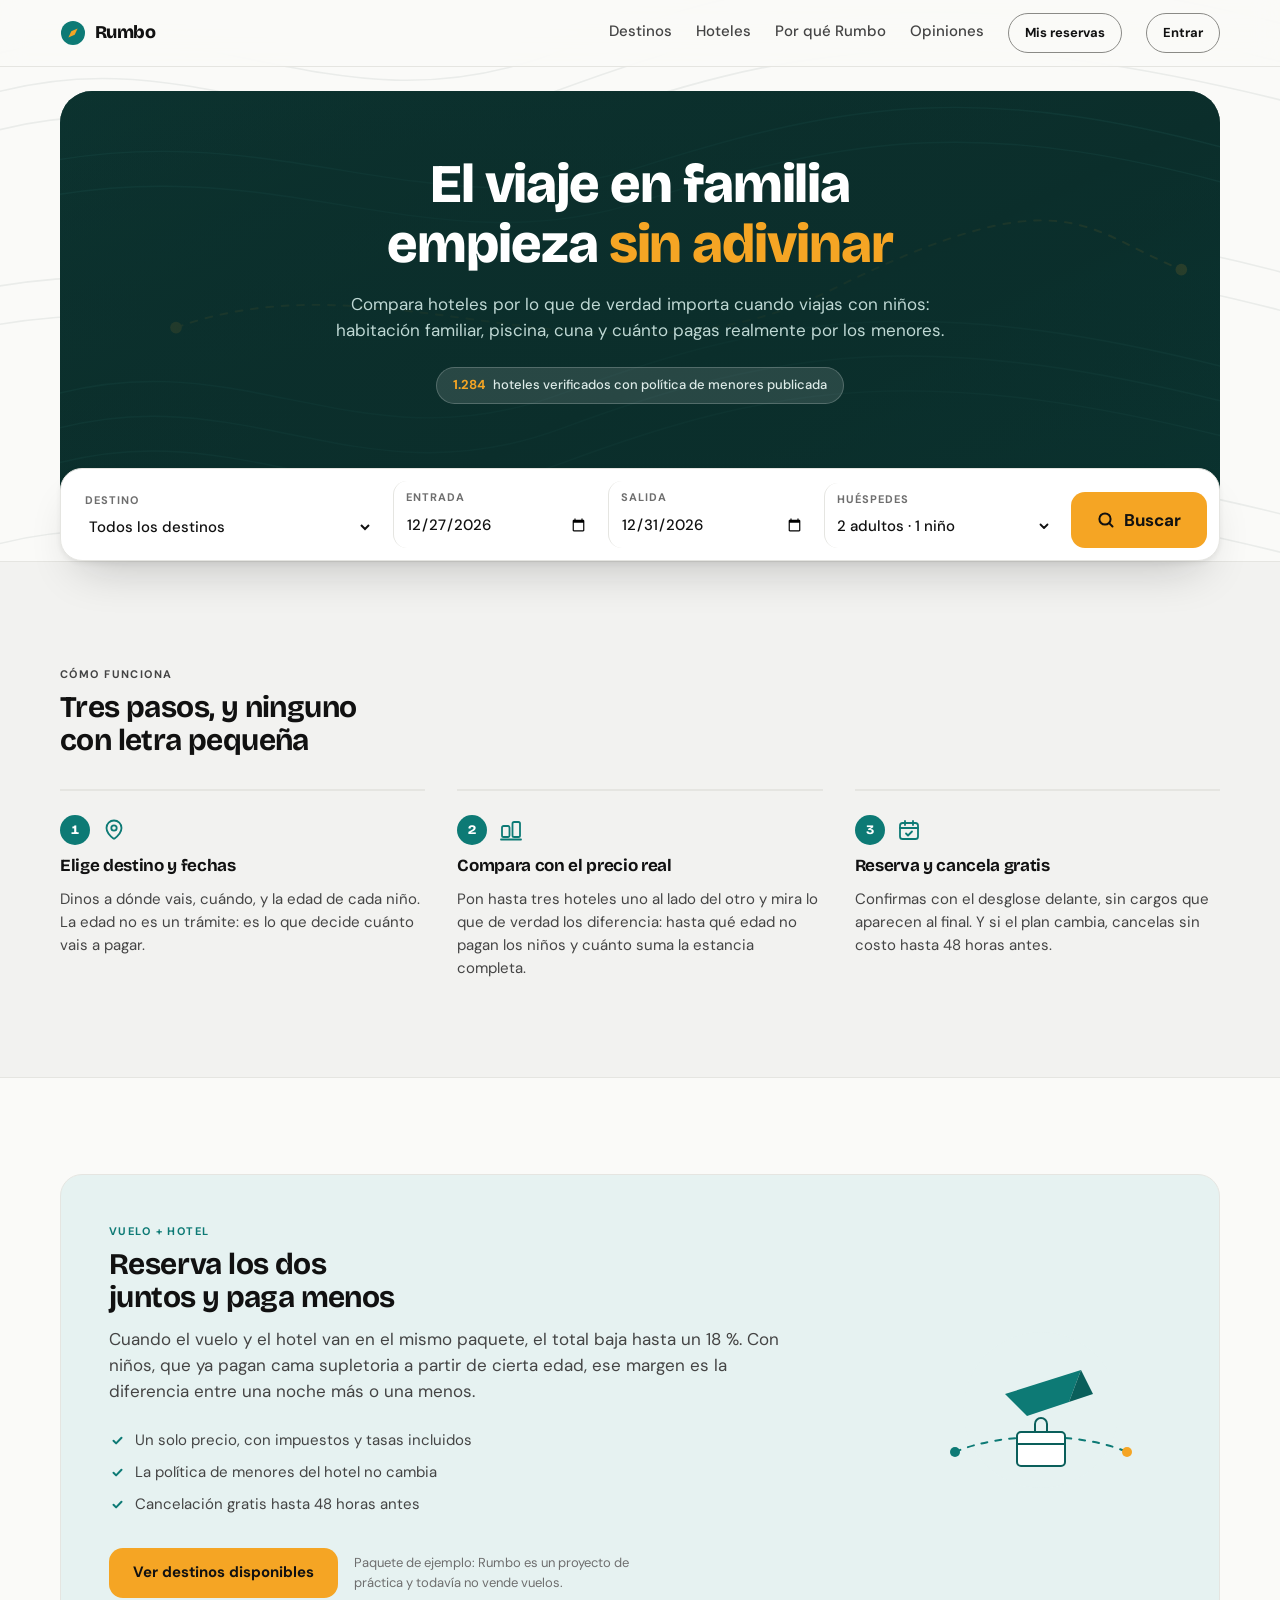
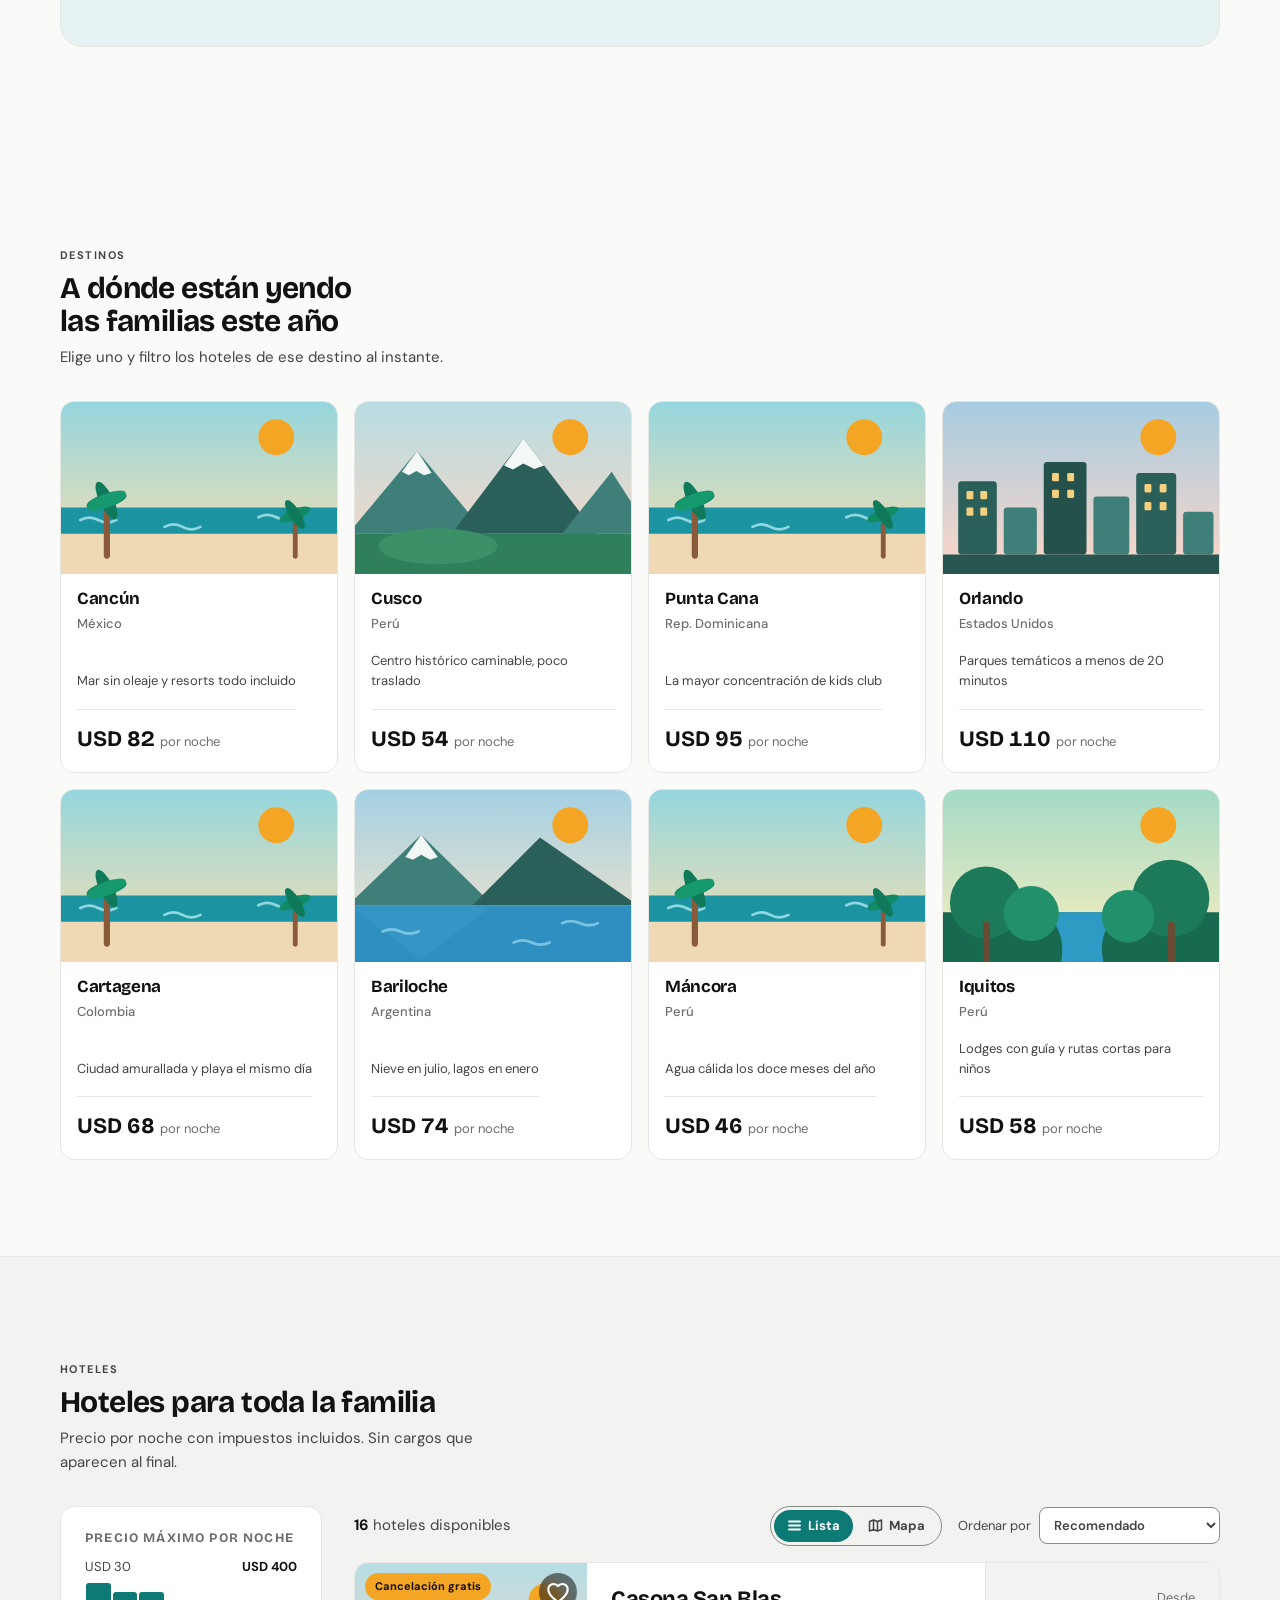
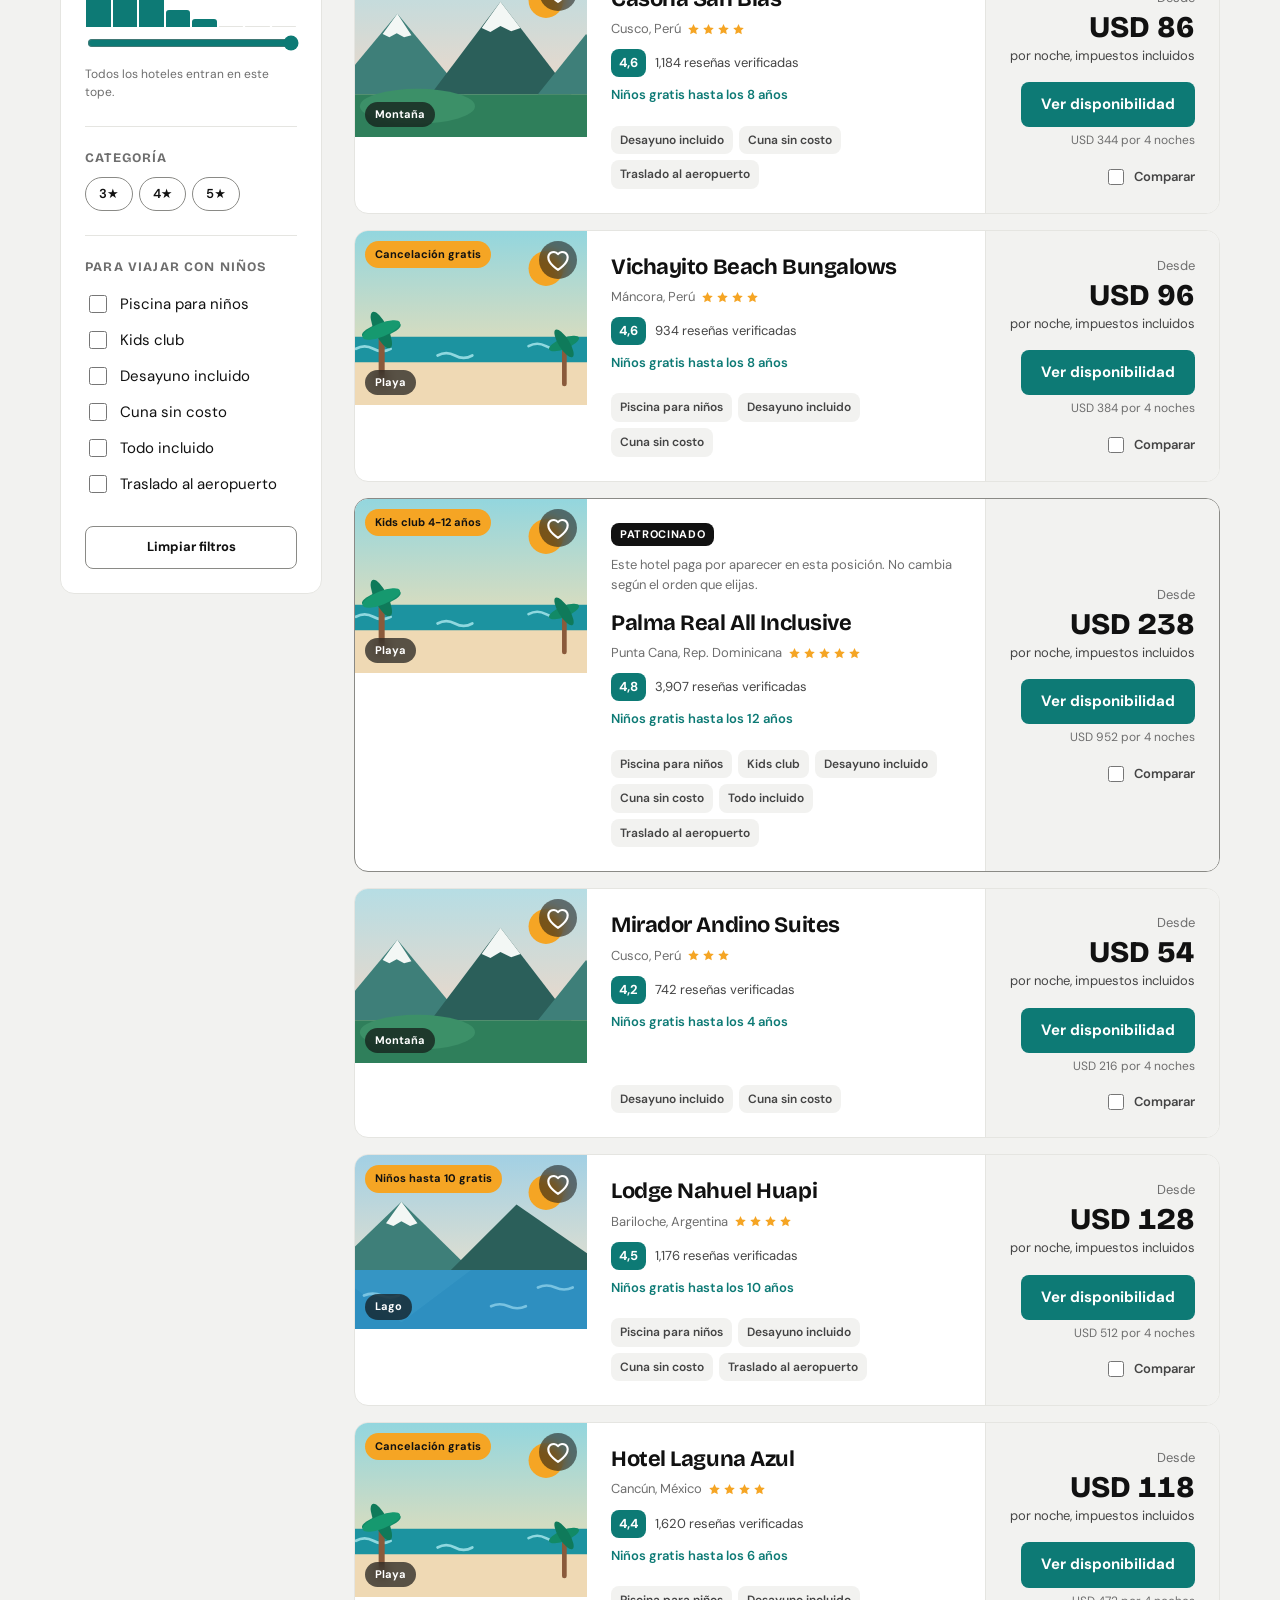
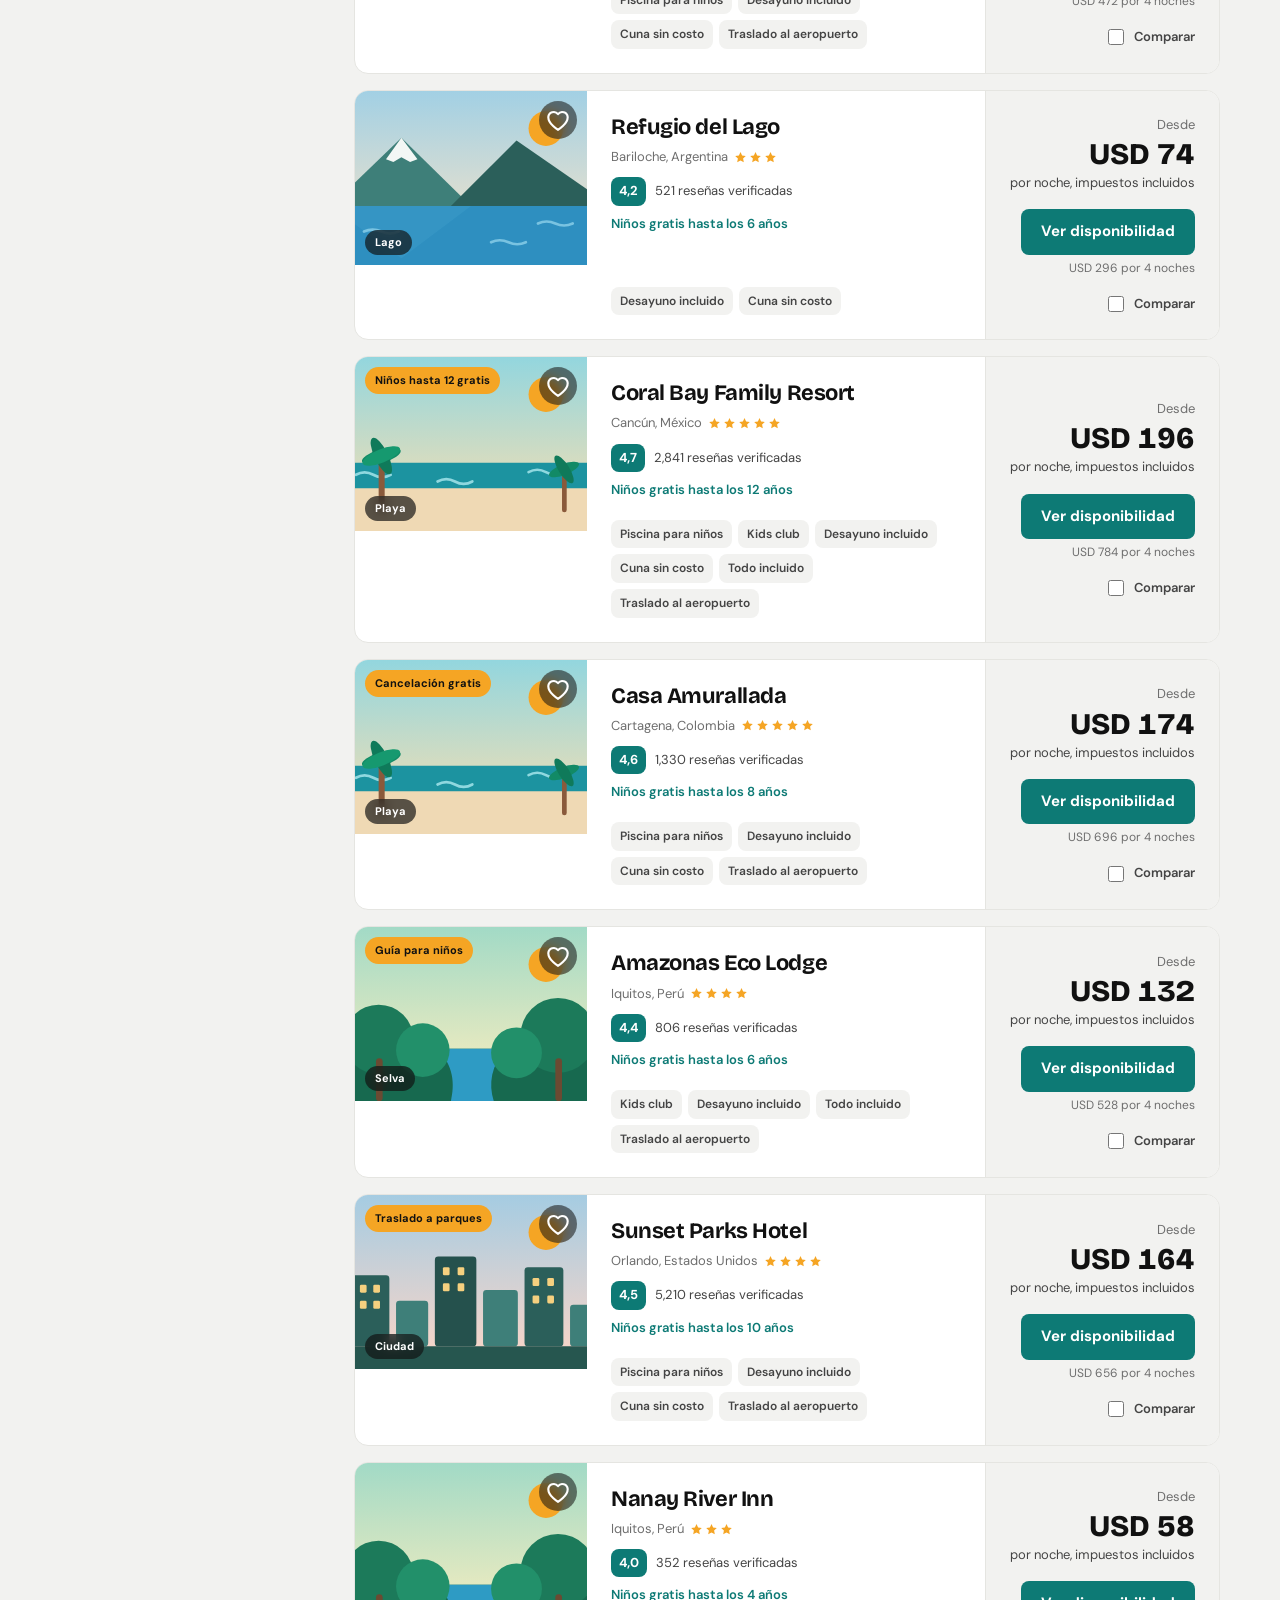
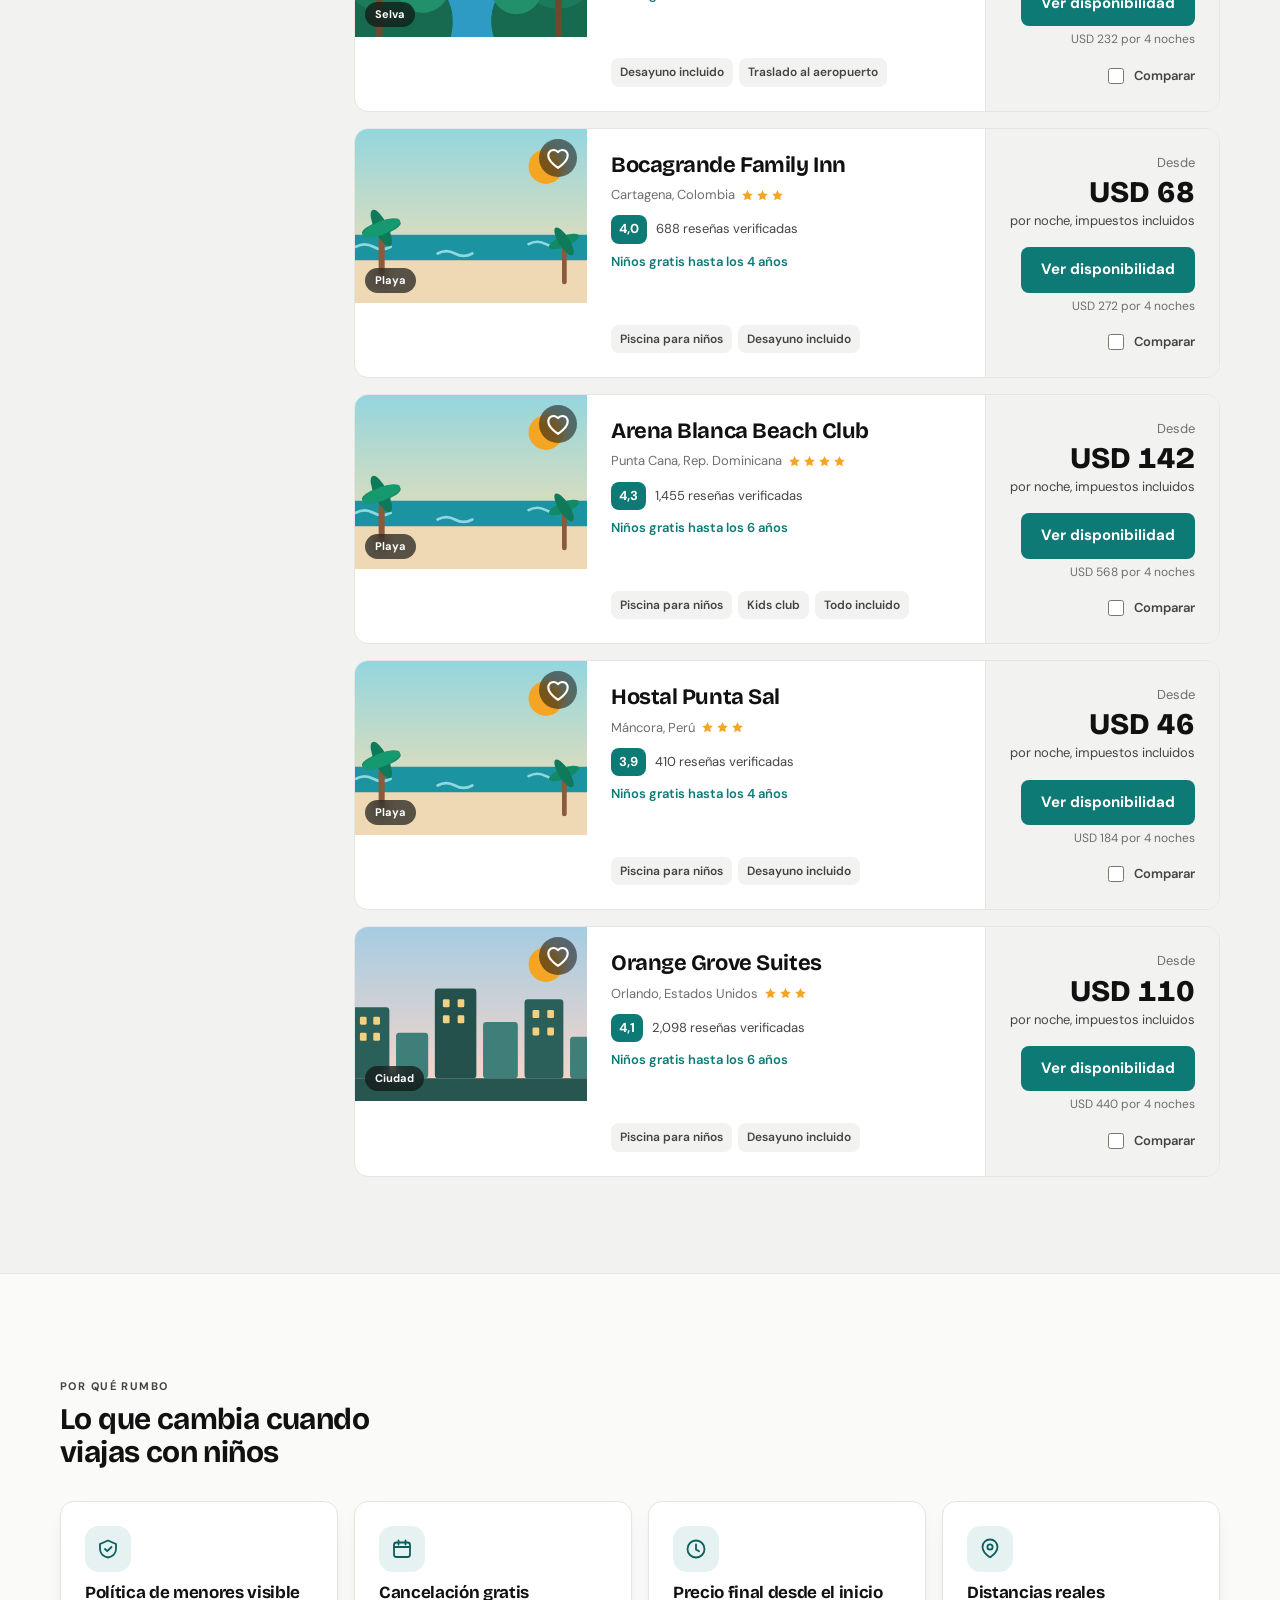
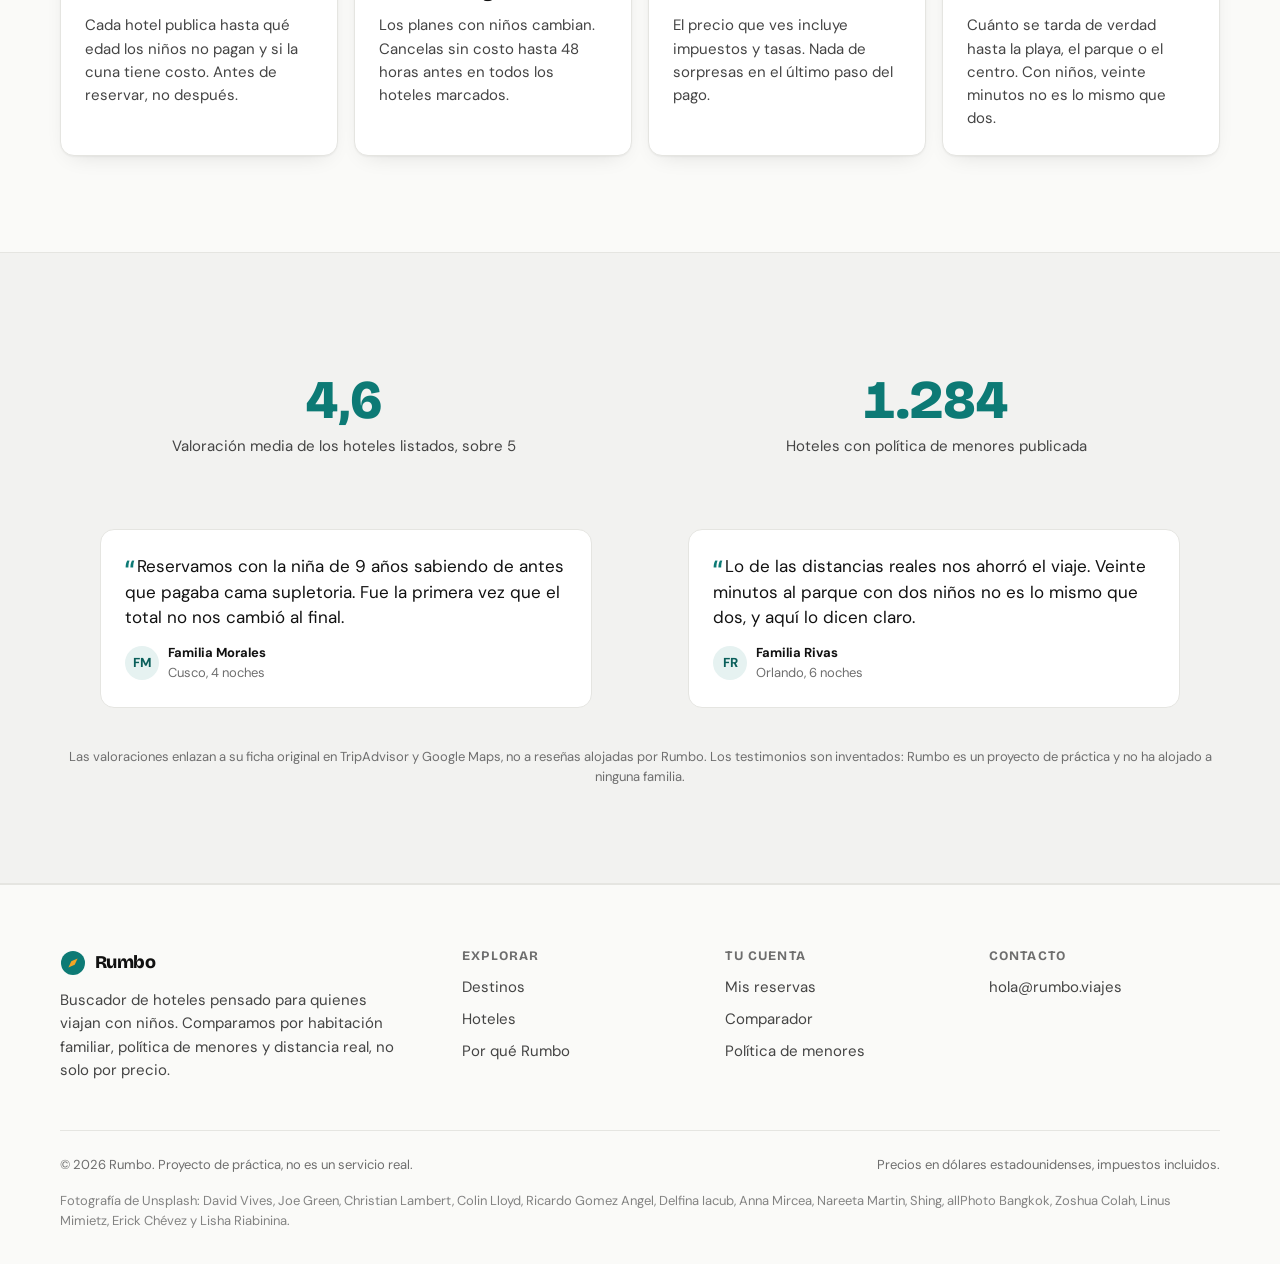
==== commit 7a3f4d05: "Fondo topográfico, hotel patrocinado y paquete vuelo + hotel Fondo decorativo: las mismas curvas de " ====
--- a/index.html
+++ b/index.html
@@ -188,6 +188,49 @@
           <p>Confirmas con el desglose delante, sin cargos que aparecen al final. Y si el plan cambia, cancelas sin costo hasta 48 horas antes.</p>
         </article>
 
+      </div>
+    </div>
+  </section>
+
+  <!-- ============ PAQUETE VUELO + HOTEL ============
+       Promoción de la casa, no un anuncio ajeno: usa los mismos tokens
+       de color y tipografía que el resto. Sin cuenta atrás ni plazas
+       que se agotan: la urgencia inventada no encaja con un sitio que
+       presume de no tener letra pequeña. -->
+  <section class="section" id="paquetes">
+    <div class="wrap">
+      <div class="bundle">
+        <div class="bundle-txt">
+          <p class="eyebrow">Vuelo + hotel</p>
+          <h2>Reserva los dos juntos y paga menos</h2>
+          <p class="bundle-lead">Cuando el vuelo y el hotel van en el mismo paquete, el total baja
+            hasta un 18&nbsp;%. Con niños, que ya pagan cama supletoria a partir de cierta edad,
+            ese margen es la diferencia entre una noche más o una menos.</p>
+          <ul class="bundle-lista">
+            <li>Un solo precio, con impuestos y tasas incluidos</li>
+            <li>La política de menores del hotel no cambia</li>
+            <li>Cancelación gratis hasta 48&nbsp;horas antes</li>
+          </ul>
+          <div class="bundle-acts">
+            <a class="btn-confirm bundle-cta" href="#destinos">Ver destinos disponibles</a>
+            <span class="bundle-nota">Paquete de ejemplo: Rumbo es un proyecto de práctica y todavía no vende vuelos.</span>
+          </div>
+        </div>
+
+        <div class="bundle-art" aria-hidden="true">
+          <svg viewBox="0 0 220 180" fill="none">
+            <circle cx="110" cy="90" r="78" fill="var(--brand-wash)"/>
+            <path d="M24 132 C 70 112, 150 112, 196 132" stroke="var(--brand)" stroke-width="2"
+                  stroke-dasharray="6 8" stroke-linecap="round"/>
+            <circle cx="24" cy="132" r="5" fill="var(--brand)"/>
+            <circle cx="196" cy="132" r="5" fill="var(--sun)"/>
+            <path d="M74 74 L150 50 L138 82 L96 96 Z" fill="var(--brand)"/>
+            <path d="M138 82 L150 50 L162 74 Z" fill="var(--brand-deep)"/>
+            <rect x="86" y="112" width="48" height="34" rx="4" fill="var(--surface-raised)" stroke="var(--brand-deep)" stroke-width="2"/>
+            <path d="M86 124 H134" stroke="var(--brand-deep)" stroke-width="2"/>
+            <path d="M104 112 V104 a6 6 0 0 1 12 0 v8" stroke="var(--brand-deep)" stroke-width="2"/>
+          </svg>
+        </div>
       </div>
     </div>
   </section>
--- a/styles.css
+++ b/styles.css
@@ -26,6 +26,7 @@
     19. Cuenta: acceso, registro y menú de la cabecera
     20. Favoritos y hoteles parecidos
     21. Mapa real (Leaflet)
+    22. Patrocinado y paquete vuelo + hotel
    ============================================================ */
 
 /* ---------- 1. TOKENS ----------
@@ -92,9 +93,25 @@
 /* ---------- 2. BASE ---------- */
 *,*::before,*::after{box-sizing:border-box}
 html{scroll-behavior:smooth}
+/* El color de fondo vive en <html> para que el patron decorativo de
+   body::before quede por encima de el y por debajo del contenido. */
+html{background:var(--surface)}
+
+/* Motivo topografico de fondo: las mismas curvas de nivel que dibuja
+   el hero, en un solo tono neutro y al 7 por ciento. Es fijo y no se
+   repite, asi que no hay costuras al desplazar ni tiles visibles. Se
+   ve sobre todo en los costados, donde .wrap deja el lienzo libre:
+   las tarjetas y las bandas opacas lo tapan, que es lo que debe
+   pasar, porque decora el vacio y no compite con el contenido. */
+body::before{
+  content:"";
+  position:fixed;inset:0;z-index:-1;pointer-events:none;
+  background:url("data:image/svg+xml,%3Csvg xmlns='http://www.w3.org/2000/svg' viewBox='0 0 1200 1380'%3E%3Cg fill='none' stroke='%2324403D' stroke-width='1.5' opacity='0.07'%3E%3Cg transform='translate(0,0)'%3E%3Cpath d='M-40 330 C 180 250, 300 400, 520 318 S 900 210, 1240 300'/%3E%3Cpath d='M-40 366 C 180 286, 300 436, 520 354 S 900 246, 1240 336'/%3E%3Cpath d='M-40 402 C 180 322, 300 472, 520 390 S 900 282, 1240 372'/%3E%3Cpath d='M-40 120 C 220 60, 380 190, 600 120 S 960 30, 1240 110'/%3E%3Cpath d='M-40 84 C 220 24, 380 154, 600 84 S 960 -6, 1240 74'/%3E%3C/g%3E%3Cg transform='translate(0,460)'%3E%3Cpath d='M-40 330 C 180 250, 300 400, 520 318 S 900 210, 1240 300'/%3E%3Cpath d='M-40 366 C 180 286, 300 436, 520 354 S 900 246, 1240 336'/%3E%3Cpath d='M-40 402 C 180 322, 300 472, 520 390 S 900 282, 1240 372'/%3E%3Cpath d='M-40 120 C 220 60, 380 190, 600 120 S 960 30, 1240 110'/%3E%3Cpath d='M-40 84 C 220 24, 380 154, 600 84 S 960 -6, 1240 74'/%3E%3C/g%3E%3Cg transform='translate(0,920)'%3E%3Cpath d='M-40 330 C 180 250, 300 400, 520 318 S 900 210, 1240 300'/%3E%3Cpath d='M-40 366 C 180 286, 300 436, 520 354 S 900 246, 1240 336'/%3E%3Cpath d='M-40 402 C 180 322, 300 472, 520 390 S 900 282, 1240 372'/%3E%3Cpath d='M-40 120 C 220 60, 380 190, 600 120 S 960 30, 1240 110'/%3E%3Cpath d='M-40 84 C 220 24, 380 154, 600 84 S 960 -6, 1240 74'/%3E%3C/g%3E%3C/g%3E%3C/svg%3E") center center / cover no-repeat;
+}
+
 body{
   margin:0;
-  background:var(--surface);
+  background:transparent;
   color:var(--ink);
   font-family:var(--body);
   font-size:var(--step-1);
@@ -1108,3 +1125,55 @@
 .lpop-precio{margin-top:var(--s-2);color:var(--ink-faint)}
 .lpop-precio b{font-family:var(--display);font-size:var(--step-3);font-weight:800;color:var(--ink)}
 .lpop .btn-brand{margin-top:var(--s-3);justify-content:center;padding:9px 16px;font-size:var(--step-0)}
+
+
+/* ============================================================
+   22. PATROCINADO Y PAQUETE VUELO + HOTEL
+   ============================================================ */
+
+/* El distintivo de patrocinio no usa el ámbar de «Cancelación gratis»:
+   ese color promete una ventaja, y esto no es una ventaja, es un aviso.
+   Va en tinta neutra sobre la tarjeta, no sobre la foto, porque sobre
+   la foto compite con el distintivo de oferta y se lee como otro
+   reclamo más. */
+.hotel-patro{border-color:var(--line-strong)}
+.patro{display:flex;align-items:baseline;gap:9px;flex-wrap:wrap;margin-bottom:var(--s-2)}
+.patro-chip{
+  flex:none;background:var(--ink);color:var(--surface-raised);
+  border-radius:var(--r-sm);padding:3px 9px;
+  font-size:.6875rem;font-weight:700;letter-spacing:.06em;text-transform:uppercase
+}
+.patro-txt{font-size:var(--step-0);color:var(--ink-faint);max-width:52ch}
+
+/* Paquete vuelo + hotel. Panel de marca suave, no un bloque oscuro:
+   el único fondo oscuro del sitio sigue siendo el velo del hero. */
+.bundle{
+  display:grid;grid-template-columns:1fr 260px;gap:var(--s-7);align-items:center;
+  background:var(--brand-wash);border:1px solid var(--line);
+  border-radius:var(--r-lg);padding:var(--s-7)
+}
+.bundle-txt h2{font-size:var(--step-4);font-weight:700;max-width:18ch}
+.bundle-lead{color:var(--ink-soft);margin-top:var(--s-3);max-width:56ch;font-size:var(--step-2)}
+.bundle-lista{
+  list-style:none;margin:var(--s-5) 0 0;padding:0;
+  display:flex;flex-direction:column;gap:9px;font-size:var(--step-1);color:var(--ink-soft)
+}
+.bundle-lista li{display:flex;align-items:flex-start;gap:9px}
+.bundle-lista li::before{
+  content:"";flex:none;width:17px;height:17px;margin-top:3px;border-radius:var(--r-pill);
+  background:var(--brand);
+  -webkit-mask:url("data:image/svg+xml,%3Csvg xmlns='http://www.w3.org/2000/svg' viewBox='0 0 17 17'%3E%3Cpath d='m4.5 8.8 2.6 2.6 5.4-5.6' fill='none' stroke='white' stroke-width='2' stroke-linecap='round' stroke-linejoin='round'/%3E%3C/svg%3E") center/contain no-repeat;
+  mask:url("data:image/svg+xml,%3Csvg xmlns='http://www.w3.org/2000/svg' viewBox='0 0 17 17'%3E%3Cpath d='m4.5 8.8 2.6 2.6 5.4-5.6' fill='none' stroke='white' stroke-width='2' stroke-linecap='round' stroke-linejoin='round'/%3E%3C/svg%3E") center/contain no-repeat
+}
+.bundle-acts{display:flex;align-items:center;gap:var(--s-4);flex-wrap:wrap;margin-top:var(--s-6)}
+.bundle-cta{width:auto;margin-top:0;padding:13px 24px;font-size:var(--step-1)}
+.bundle-nota{font-size:var(--step-0);color:var(--ink-faint);max-width:34ch}
+.bundle-art{justify-self:center}
+.bundle-art svg{width:100%;max-width:220px;height:auto;display:block}
+
+@media (max-width:820px){
+  .bundle{grid-template-columns:1fr;gap:var(--s-5);padding:var(--s-5)}
+  .bundle-art{order:-1;max-width:170px}
+  .bundle-cta{width:100%;justify-content:center}
+  .bundle-nota{max-width:none}
+}
